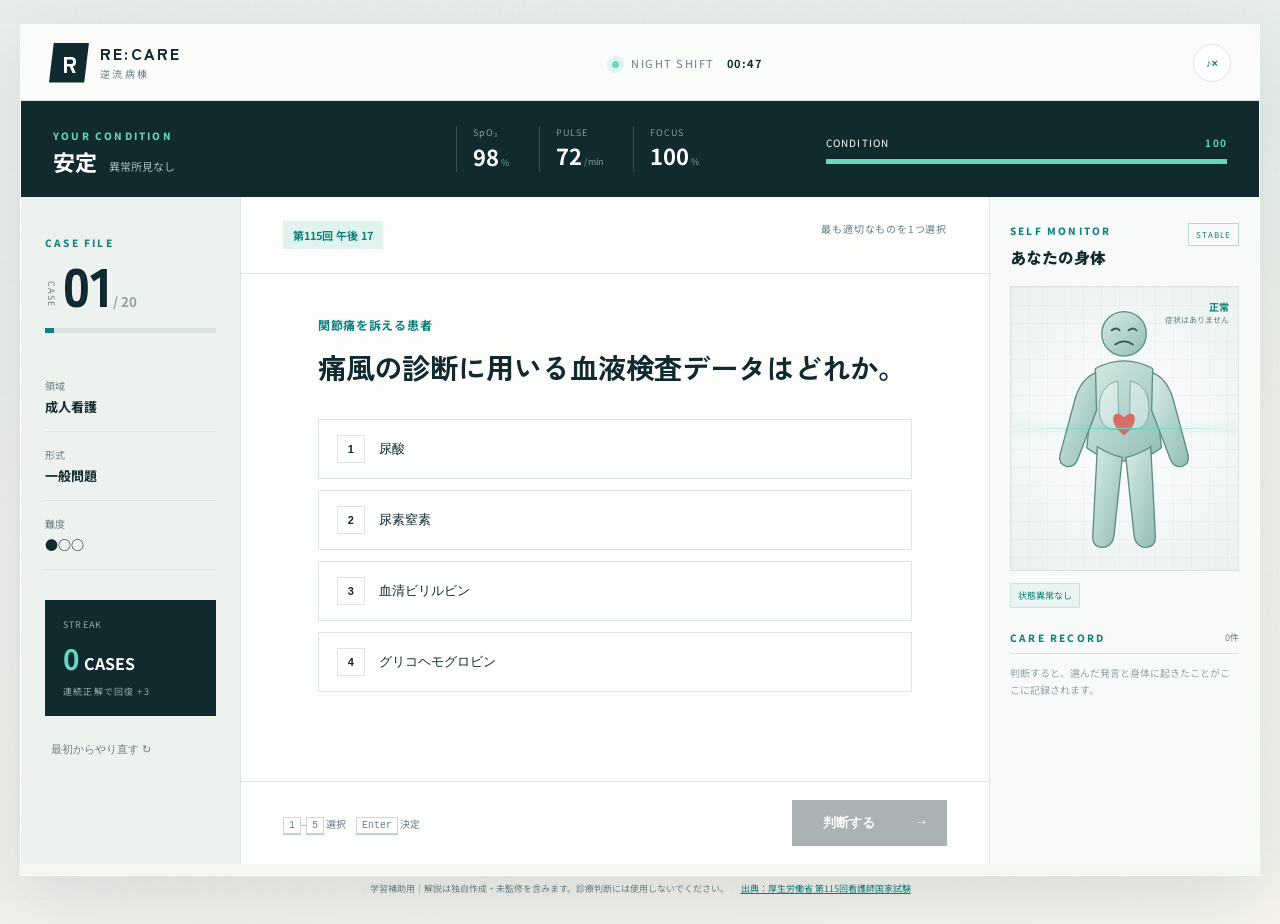
==== index.html @ 2fe69d25 "Add files via upload" ====
<!doctype html>
<html lang="ja">
<head>
  <meta charset="UTF-8">
  <meta name="viewport" content="width=device-width, initial-scale=1.0">
  <meta name="description" content="判断ミスが自分の症状として返ってくる、看護師国家試験対策ゲーム">
  <title>RE:CARE — 逆流病棟</title>
  <link rel="preconnect" href="https://fonts.googleapis.com">
  <link rel="preconnect" href="https://fonts.gstatic.com" crossorigin>
  <link href="https://fonts.googleapis.com/css2?family=Noto+Sans+JP:wght@400;500;600;700;800&family=Zen+Kaku+Gothic+New:wght@500;700;900&display=swap" rel="stylesheet">
  <link rel="stylesheet" href="style.css">
</head>
<body>
  <div class="noise"></div>
  <main class="app-shell">
    <header class="topbar">
      <a class="brand" href="#" aria-label="RE:CARE ホーム">
        <span class="brand-mark">R</span>
        <span><strong>RE:CARE</strong><small>逆流病棟</small></span>
      </a>
      <div class="shift"><span class="pulse-dot"></span> NIGHT SHIFT <b>00:47</b></div>
      <button class="icon-btn" id="soundButton" aria-label="サウンドをオンにする" title="サウンド">♪×</button>
    </header>

    <section class="status-strip">
      <div class="status-copy">
        <span class="eyebrow">YOUR CONDITION</span>
        <div class="condition-line"><strong id="conditionText">安定</strong><span id="conditionDetail">異常所見なし</span></div>
      </div>
      <div class="vitals">
        <div><span>SpO₂</span><strong id="spo2">98</strong><small>%</small></div>
        <div><span>PULSE</span><strong id="pulse">72</strong><small>/min</small></div>
        <div><span>FOCUS</span><strong id="focus">100</strong><small>%</small></div>
      </div>
      <div class="health-wrap">
        <div><span>CONDITION</span><b id="healthValue">100</b></div>
        <div class="health-track"><i id="healthBar"></i></div>
      </div>
    </section>

    <div class="game-grid">
      <aside class="side-panel">
        <p class="eyebrow">CASE FILE</p>
        <div class="case-number"><span>CASE</span><strong id="caseNumber">01</strong><small id="caseTotal">/ 10</small></div>
        <div class="progress-track"><i id="progressBar"></i></div>
        <dl class="case-meta">
          <div><dt>領域</dt><dd id="category">成人看護</dd></div>
          <div><dt>形式</dt><dd id="type">一般問題</dd></div>
          <div><dt>難度</dt><dd id="difficulty">●●○</dd></div>
        </dl>
        <div class="streak-card">
          <span>STREAK</span>
          <strong><b id="streak">0</b> CASES</strong>
          <small>連続正解で回復 +3</small>
        </div>
        <button class="text-btn" id="resetButton">最初からやり直す ↻</button>
      </aside>

      <section class="question-panel" id="questionPanel">
        <div class="question-head">
          <span class="source-badge" id="sourceBadge">第115回 午後 14</span>
          <span class="instruction">最も適切なものを1つ選択</span>
        </div>
        <div class="question-body">
          <p class="lead" id="scenario"></p>
          <h1 id="question"></h1>
          <div class="choices" id="choices"></div>
        </div>
        <div class="feedback" id="feedback" aria-live="polite">
          <div class="feedback-icon" id="feedbackIcon">!</div>
          <div>
            <p class="feedback-label" id="feedbackLabel"></p>
            <h2 id="feedbackTitle"></h2>
            <p id="feedbackText"></p>
            <div class="consequence" id="consequence"></div>
            <details id="detailBox">
              <summary>選択肢ごとの解説を見る</summary>
              <div id="choiceNotes"></div>
            </details>
            <button class="report-link" id="reportButton">解説の誤りを報告する</button>
          </div>
        </div>
        <footer class="action-row">
          <span><kbd>1</kbd>–<kbd>5</kbd> 選択　<kbd>Enter</kbd> 決定</span>
          <button class="primary-btn" id="submitButton" disabled>判断する <span>→</span></button>
          <button class="primary-btn next" id="nextButton" hidden>次の症例へ <span>→</span></button>
        </footer>
      </section>
      <aside class="self-panel">
        <div class="self-heading"><div><p class="eyebrow">SELF MONITOR</p><h2>あなたの身体</h2></div><span id="avatarState">STABLE</span></div>
        <div class="avatar-stage" id="avatarStage">
          <div class="scan-line"></div>
          <svg class="avatar" viewBox="0 0 180 290" role="img" aria-label="プレイヤーの身体状態">
            <defs><linearGradient id="bodyFill" x1="0" y1="0" x2="1" y2="1"><stop offset="0" stop-color="#d8ebe6"/><stop offset="1" stop-color="#91bdb5"/></linearGradient></defs>
            <circle class="body-part head" cx="90" cy="38" r="25"/><g class="face"><path class="eye eye-left" d="M76 34 Q81 30 85 34"/><path class="eye eye-right" d="M95 34 Q100 30 104 34"/><path class="mouth" d="M80 50 Q90 43 100 50"/><path class="flush" d="M69 43 Q75 39 80 44 M101 44 Q107 39 112 43"/></g><g class="sweat"><path d="M116 24 C108 35 110 41 116 41 C122 41 124 35 116 24Z"/><path d="M65 31 C59 39 60 44 65 44 C70 44 71 39 65 31Z"/></g><path class="body-part torso" d="M58 77 Q90 60 122 77 L132 166 Q113 181 90 181 Q67 181 48 166Z"/>
            <path class="body-part arm" d="M58 82 Q42 88 35 111 L18 174 Q16 184 25 187 Q34 189 38 179 L59 124Z"/><path class="body-part arm" d="M122 82 Q138 88 145 111 L162 174 Q164 184 155 187 Q146 189 142 179 L121 124Z"/>
            <path class="body-part leg" d="M60 165 Q74 174 88 177 L79 262 Q78 278 65 278 Q53 277 55 262Z"/><path class="body-part leg" d="M120 165 Q106 174 92 177 L101 262 Q102 278 115 278 Q127 277 125 262Z"/>
            <path class="lung" d="M83 91 Q61 96 62 125 Q64 148 84 145Z"/><path class="lung" d="M97 91 Q119 96 118 125 Q116 148 96 145Z"/><path class="heart" d="M90 132 C78 120 70 137 90 152 C110 137 102 120 90 132Z"/>
            <circle class="pain-point foot" cx="67" cy="269" r="9"/><circle class="pain-point shoulder" cx="127" cy="88" r="9"/>
            <g class="sick-marks"><circle cx="74" cy="106" r="5"/><circle cx="111" cy="155" r="7"/><circle cx="70" cy="205" r="4"/></g><g class="pain-burst"><path d="M45 254 l-10 -8 m12 16 l-13 4 m20 2 l-5 12"/><path d="M137 70 l8 -10 m-2 18 l13 -2 m-17 12 l10 8"/></g>
          </svg>
          <div class="breath breath-one"></div><div class="breath breath-two"></div><div class="ecg-line"><i></i><span>ECG</span></div>
          <div class="avatar-callout" id="avatarCallout"><b>正常</b><span>症状はありません</span></div>
          <div class="body-alert head-alert">意識低下</div><div class="body-alert chest-alert">呼吸・循環異常</div><div class="body-alert limb-alert">疼痛・運動障害</div>
        </div>
        <div class="symptom-chips" id="symptomChips"><span class="empty-chip">状態異常なし</span></div>
        <div class="record-head"><p class="eyebrow">CARE RECORD</p><span id="recordCount">0件</span></div>
        <div class="record-log" id="recordLog"><p class="empty-record">判断すると、選んだ発言と身体に起きたことがここに記録されます。</p></div>
      </aside>
    </div>
  </main>

  <div class="result-modal" id="resultModal" hidden>
    <div class="result-card" id="resultCard">
      <p class="eyebrow" id="resultEyebrow">SHIFT COMPLETE</p>
      <h2 id="resultTitle">夜勤終了</h2>
      <div class="score-ring"><strong id="finalScore">0</strong><span>/ <b id="finalTotal">15</b></span></div>
      <p id="resultMessage"></p>
      <div class="result-stats"><span>最終体調 <b id="finalHealth">100</b></span><span>要復習 <b id="reviewCount">0</b></span></div>
      <div class="result-actions"><button class="secondary-btn" id="reviewButton">間違いだけ復習</button><button class="primary-btn" id="retryButton">もう一度挑戦 →</button></div>
    </div>
  </div>

  <div class="report-modal" id="reportModal" hidden><form class="report-card" id="reportForm"><button type="button" class="report-close" id="reportClose">×</button><p class="eyebrow">REPORT AN ERROR</p><h2>解説の誤りを報告</h2><p class="report-question" id="reportQuestion"></p><label>問題の種類<select id="reportType"><option>正答が違う</option><option>解説が不正確</option><option>情報が古い</option><option>誤字・表示崩れ</option><option>その他</option></select></label><label>詳しい内容<textarea id="reportMessage" required minlength="5" rows="5" placeholder="どの部分が、なぜ間違っていると思うか教えてください"></textarea></label><label>返信先メール（任意）<input id="reportReply" type="email"></label><p class="report-note">問題番号・回答・解説も自動で含まれます。</p><button class="primary-btn" type="submit">報告を送る →</button><p class="report-status" id="reportStatus"></p></form></div>

  <footer class="legal-note">学習補助用｜解説は独自作成・未監修を含みます。診療判断には使用しないでください。<a href="https://www.mhlw.go.jp/seisakunitsuite/bunya/kenkou_iryou/iryou/topics/tp260424-03_04_05.html" target="_blank" rel="noopener">出典：厚生労働省 第115回看護師国家試験</a></footer>
  <script src="config.js"></script>
  <script src="questions.js"></script>
  <script src="app.js"></script>
  <script src="improvements.js"></script>
</body>
</html>
---- style.css ----
:root{--ink:#102a30;--muted:#698086;--paper:#f4f6f2;--card:#fff;--teal:#0c817d;--mint:#69d5c1;--line:#dce5e1;--danger:#d94b4b;--warn:#d98a32;--shadow:0 22px 70px rgba(22,50,55,.12)}
*{box-sizing:border-box}html{background:#e9efec}body{margin:0;color:var(--ink);font-family:"Noto Sans JP",sans-serif;background:radial-gradient(circle at 80% 0,#d9efea 0,transparent 34%),linear-gradient(135deg,#edf1ee,#f7f4ed);min-height:100vh}.noise{position:fixed;inset:0;pointer-events:none;opacity:.035;background-image:url("data:image/svg+xml,%3Csvg viewBox='0 0 180 180' xmlns='http://www.w3.org/2000/svg'%3E%3Cfilter id='n'%3E%3CfeTurbulence type='fractalNoise' baseFrequency='.8' numOctaves='4' stitchTiles='stitch'/%3E%3C/filter%3E%3Crect width='100%25' height='100%25' filter='url(%23n)'/%3E%3C/svg%3E")}.app-shell{width:min(1240px,calc(100% - 40px));margin:24px auto;background:var(--paper);border:1px solid rgba(255,255,255,.8);box-shadow:var(--shadow);min-height:calc(100vh - 48px);position:relative;overflow:hidden}.topbar{height:76px;display:flex;align-items:center;padding:0 28px;border-bottom:1px solid var(--line);background:rgba(255,255,255,.64)}.brand{display:flex;align-items:center;gap:11px;text-decoration:none;color:var(--ink)}.brand-mark{display:grid;place-items:center;width:40px;height:40px;background:var(--ink);color:#fff;font-family:"Zen Kaku Gothic New";font-size:23px;font-weight:900;clip-path:polygon(12% 0,100% 0,88% 100%,0 100%)}.brand strong,.brand small{display:block}.brand strong{font:800 16px/1 "Zen Kaku Gothic New";letter-spacing:.14em}.brand small{font-size:10px;margin-top:5px;letter-spacing:.24em;color:var(--muted)}.shift{margin:auto;font-size:11px;letter-spacing:.14em;color:var(--muted)}.shift b{color:var(--ink);margin-left:8px}.pulse-dot{display:inline-block;width:7px;height:7px;margin-right:8px;border-radius:50%;background:var(--mint);box-shadow:0 0 0 5px rgba(105,213,193,.18);animation:pulse 2s infinite}.icon-btn{border:1px solid var(--line);background:#fff;width:38px;height:38px;border-radius:50%;color:var(--teal);font-size:20px}.status-strip{display:grid;grid-template-columns:1.1fr 1fr 1.2fr;align-items:center;padding:20px 32px;background:var(--ink);color:#fff;gap:35px}.eyebrow{margin:0 0 7px;font-size:10px;letter-spacing:.22em;font-weight:800;color:var(--teal)}.status-strip .eyebrow{color:var(--mint)}.condition-line{display:flex;align-items:baseline;gap:12px}.condition-line strong{font-size:22px}.condition-line span{font-size:11px;color:#a9bdc0}.vitals{display:flex;gap:30px}.vitals div{border-left:1px solid #355157;padding-left:16px}.vitals span,.vitals strong,.vitals small{display:inline}.vitals span{display:block;font-size:9px;letter-spacing:.12em;color:#83a0a5}.vitals strong{font-size:22px;margin-right:2px}.vitals small{font-size:9px;color:#83a0a5}.health-wrap>div:first-child{display:flex;justify-content:space-between;font-size:10px;letter-spacing:.12em}.health-wrap b{color:var(--mint)}.health-track,.progress-track{height:5px;background:#29464b;margin-top:9px;overflow:hidden}.health-track i,.progress-track i{display:block;width:100%;height:100%;background:var(--mint);transition:width .5s,background .4s}.game-grid{display:grid;grid-template-columns:245px 1fr;min-height:650px}.side-panel{padding:38px 28px;border-right:1px solid var(--line);background:#eef2ef}.case-number{display:flex;align-items:baseline}.case-number span{writing-mode:vertical-rl;font-size:9px;letter-spacing:.15em;margin-right:5px;color:var(--muted)}.case-number strong{font:900 54px/1 "Zen Kaku Gothic New"}.case-number small{font-weight:700;color:#90a1a3}.progress-track{background:#d7e1dd;margin:17px 0 30px}.progress-track i{width:10%;background:var(--teal)}.case-meta{margin:0}.case-meta div{padding:15px 0;border-bottom:1px solid var(--line)}.case-meta dt{font-size:10px;color:var(--muted);margin-bottom:4px}.case-meta dd{margin:0;font-size:13px;font-weight:700}.streak-card{margin-top:30px;padding:18px;background:var(--ink);color:#fff}.streak-card span,.streak-card small{display:block;font-size:9px;color:#91aaae;letter-spacing:.13em}.streak-card strong{display:block;margin:7px 0}.streak-card strong b{font-size:28px;color:var(--mint)}.text-btn{border:0;background:transparent;color:var(--muted);font-size:11px;margin-top:25px;cursor:pointer}.question-panel{display:flex;flex-direction:column;background:rgba(255,255,255,.8);position:relative}.question-head{display:flex;justify-content:space-between;padding:24px 42px;border-bottom:1px solid var(--line)}.source-badge{font-size:11px;font-weight:700;color:var(--teal);background:#e0f3ef;padding:6px 10px}.instruction{font-size:10px;color:var(--muted);letter-spacing:.08em}.question-body{padding:42px clamp(28px,6vw,78px) 20px}.lead{color:var(--teal);font-size:12px;font-weight:700;letter-spacing:.06em;margin:0 0 12px}.question-body h1{font:700 clamp(20px,2.2vw,29px)/1.55 "Zen Kaku Gothic New";margin:0 0 30px;max-width:780px}.choices{display:grid;gap:11px}.choice{display:flex;align-items:center;width:100%;border:1px solid var(--line);background:#fff;padding:15px 18px;text-align:left;color:var(--ink);font:500 14px/1.5 inherit;cursor:pointer;transition:.18s}.choice:hover{border-color:#8fbdb5;transform:translateX(3px)}.choice.selected{border-color:var(--teal);box-shadow:inset 4px 0 var(--teal);background:#f1fbf8}.choice.correct{border-color:var(--teal);background:#e8f7f3}.choice.wrong{border-color:var(--danger);background:#fff0f0}.choice:disabled{cursor:default;transform:none}.choice-index{display:grid;place-items:center;width:28px;height:28px;border:1px solid var(--line);margin-right:14px;font-weight:800;font-size:11px}.selected .choice-index{background:var(--teal);color:#fff;border-color:var(--teal)}.feedback{display:none;grid-template-columns:42px 1fr;gap:15px;margin:5px clamp(28px,6vw,78px) 25px;padding:20px;border-left:3px solid var(--danger);background:#fff3f2}.feedback.show{display:grid;animation:rise .3s ease}.feedback.correct-feedback{border-color:var(--teal);background:#edf8f5}.feedback-icon{display:grid;place-items:center;width:34px;height:34px;border-radius:50%;background:var(--danger);color:#fff;font-weight:900}.correct-feedback .feedback-icon{background:var(--teal)}.feedback-label{font-size:9px;font-weight:800;letter-spacing:.18em;color:var(--danger);margin:0 0 3px}.correct-feedback .feedback-label{color:var(--teal)}.feedback h2{font-size:17px;margin:0 0 7px}.feedback p{font-size:12px;line-height:1.75;margin:0;color:#4e6468}.consequence{margin-top:12px;padding:10px 12px;background:rgba(217,75,75,.08);font-size:11px;font-weight:700}.correct-feedback .consequence{background:rgba(12,129,125,.08)}details{margin-top:12px;font-size:11px}summary{cursor:pointer;color:var(--teal);font-weight:700}#choiceNotes p{margin-top:7px}.action-row{margin-top:auto;min-height:82px;border-top:1px solid var(--line);display:flex;align-items:center;justify-content:flex-end;gap:22px;padding:18px 42px}.action-row>span{margin-right:auto;font-size:10px;color:var(--muted)}kbd{border:1px solid #ccd8d4;background:#fff;padding:2px 5px;box-shadow:0 1px 0 #bbc8c4}.primary-btn{border:0;background:var(--ink);color:#fff;padding:14px 19px;font-weight:700;cursor:pointer;min-width:155px}.primary-btn:hover{background:var(--teal)}.primary-btn:disabled{opacity:.35;cursor:not-allowed}.primary-btn span{float:right;margin-left:28px}.result-modal{position:fixed;inset:0;background:rgba(9,31,35,.72);display:grid;place-items:center;z-index:10;backdrop-filter:blur(8px)}.result-modal[hidden]{display:none}.result-card{background:#fff;width:min(440px,calc(100% - 36px));padding:42px;text-align:center;box-shadow:var(--shadow)}.result-card h2{font:900 34px "Zen Kaku Gothic New";margin:5px}.score-ring{width:150px;height:150px;border:8px solid #dcebe7;border-top-color:var(--teal);border-radius:50%;display:flex;align-items:baseline;justify-content:center;padding-top:42px;margin:25px auto}.score-ring strong{font-size:48px}.score-ring span{color:var(--muted)}.result-card>p{font-size:13px;color:var(--muted)}.result-stats{display:flex;justify-content:center;gap:30px;margin:25px 0;font-size:12px}.result-stats b{display:block;font-size:20px;color:var(--teal)}
body.critical .app-shell{animation:critical 1.4s infinite}body.hypoxia .question-panel{filter:saturate(.75)}body.blur .question-body{animation:softBlur 4s infinite}@keyframes pulse{50%{opacity:.35}}@keyframes rise{from{opacity:0;transform:translateY(8px)}}@keyframes critical{50%{box-shadow:0 22px 80px rgba(217,75,75,.28)}}@keyframes softBlur{50%{filter:blur(.35px)}}
@media(max-width:760px){.app-shell{width:100%;margin:0;min-height:100vh}.topbar{height:64px}.shift{display:none}.status-strip{grid-template-columns:1fr 1fr;padding:16px 20px}.vitals{display:none}.game-grid{grid-template-columns:1fr}.side-panel{padding:18px 22px;border-right:0;border-bottom:1px solid var(--line);display:grid;grid-template-columns:1fr 1fr;gap:12px}.side-panel>.eyebrow,.case-meta,.text-btn{display:none}.case-number strong{font-size:38px}.progress-track{margin:9px 0}.streak-card{margin:0;padding:11px}.question-head{padding:18px 22px}.instruction{display:none}.question-body{padding:28px 22px 16px}.feedback{margin:5px 22px 18px}.action-row{padding:15px 22px}.action-row>span{display:none}.primary-btn{width:100%}}
@media(prefers-reduced-motion:reduce){*{animation:none!important;transition:none!important}}

/* Self monitor and care record */
.game-grid{grid-template-columns:220px minmax(460px,1fr) 270px}.side-panel{padding-left:24px;padding-right:24px}.self-panel{border-left:1px solid var(--line);background:#f7faf8;padding:26px 20px;min-width:0}.self-heading{display:flex;align-items:start;justify-content:space-between}.self-heading h2{font:800 16px "Zen Kaku Gothic New";margin:0}.self-heading>span{font-size:8px;letter-spacing:.12em;color:var(--teal);border:1px solid #b9d9d2;padding:5px 7px}.avatar-stage{height:285px;margin:17px 0 12px;position:relative;display:grid;place-items:center;overflow:hidden;background:linear-gradient(rgba(12,129,125,.035) 1px,transparent 1px),linear-gradient(90deg,rgba(12,129,125,.035) 1px,transparent 1px),radial-gradient(circle,#fff,#eaf1ee);background-size:18px 18px,18px 18px,auto;border:1px solid var(--line)}.scan-line{position:absolute;z-index:2;left:0;right:0;height:1px;background:linear-gradient(90deg,transparent,var(--mint),transparent);box-shadow:0 0 8px var(--mint);animation:scan 4s linear infinite}.avatar{height:258px;overflow:visible}.body-part{fill:url(#bodyFill);stroke:#5b8d84;stroke-width:1.5;transition:.5s}.lung{fill:rgba(255,255,255,.36);stroke:#78a69e}.heart{fill:#d96a68;animation:heartbeat 1.2s infinite;transform-origin:90px 138px}.pain-point{fill:#eb5858;opacity:0;filter:drop-shadow(0 0 6px #f33838)}.avatar-callout{position:absolute;right:9px;top:12px;text-align:right}.avatar-callout b,.avatar-callout span{display:block}.avatar-callout b{font-size:10px;color:var(--teal)}.avatar-callout span{font-size:8px;color:var(--muted);max-width:88px}.symptom-chips{display:flex;gap:5px;flex-wrap:wrap;min-height:25px}.symptom-chips span{font-size:9px;padding:5px 7px;background:#fee8e6;color:#b43d3d;border:1px solid #f3c3bf}.symptom-chips .empty-chip{background:#e8f4f0;color:var(--teal);border-color:#cae3dc}.record-head{display:flex;justify-content:space-between;align-items:center;margin-top:22px;border-bottom:1px solid var(--line);padding-bottom:8px}.record-head p{margin:0}.record-head span{font-size:9px;color:var(--muted)}.record-log{height:184px;overflow:auto;padding-right:5px;scrollbar-width:thin}.empty-record{font-size:10px;color:#92a3a5;line-height:1.7}.record-item{padding:11px 0;border-bottom:1px solid var(--line);animation:rise .25s ease}.record-item small{display:block;font-size:8px;letter-spacing:.1em;color:var(--muted)}.record-item p{font-size:10px;line-height:1.55;margin:4px 0}.record-item p:before{content:"「"}.record-item p:after{content:"」"}.record-item b{display:block;font-size:9px;color:var(--teal)}.record-item.wrong-record b{color:var(--danger)}.avatar-stage.hypoxia-avatar .body-part{fill:#99b7c8;filter:drop-shadow(0 0 5px rgba(64,126,160,.35))}.avatar-stage.hypoxia-avatar .lung{fill:#7194aa;animation:lungs 1.8s infinite}.avatar-stage.arrhythmia-avatar .heart{animation:heartbeat .34s infinite;fill:#e83d4d}.avatar-stage.joint-avatar .foot,.avatar-stage.nerve-avatar .shoulder{opacity:1;animation:pain 1s infinite}.avatar-stage.weak-avatar .avatar{transform:translateY(4px) rotate(1deg)}.avatar-stage.tremor-avatar .avatar{animation:tremor .16s infinite}.avatar-stage.blur-avatar .head{filter:drop-shadow(0 0 7px #d98a32)}
@keyframes scan{from{top:4%}to{top:96%}}@keyframes heartbeat{50%{transform:scale(1.13)}}@keyframes lungs{50%{opacity:.38}}@keyframes pain{50%{opacity:.25}}@keyframes tremor{25%{transform:translateX(-1px)}75%{transform:translateX(1px)}}
@media(max-width:1040px) and (min-width:761px){.game-grid{grid-template-columns:210px 1fr}.self-panel{grid-column:1/-1;border-left:0;border-top:1px solid var(--line);display:grid;grid-template-columns:220px 1fr;gap:0 22px}.self-heading,.avatar-stage,.symptom-chips{grid-column:1}.record-head,.record-log{grid-column:2}.record-head{grid-row:1;margin-top:0}.record-log{grid-row:2/4;height:285px}.avatar-stage{height:235px}.avatar{height:215px}}
@media(max-width:760px){.game-grid{grid-template-columns:1fr}.self-panel{display:block;padding:24px 22px;border-left:0;border-top:1px solid var(--line)}.avatar-stage{height:270px}.avatar{height:245px}.record-log{height:190px}}
.body-alert{display:none;position:absolute;padding:4px 7px;background:#d83243;color:#fff;font-size:8px;font-weight:800;box-shadow:0 0 14px rgba(216,50,67,.55);animation:alertBlink .8s infinite}.head-alert{left:7px;top:42px}.chest-alert{right:5px;top:112px}.limb-alert{left:6px;bottom:28px}.avatar-stage.show-head .head-alert,.avatar-stage.show-chest .chest-alert,.avatar-stage.show-limb .limb-alert{display:block}.avatar-stage.severe{background-color:#f9e6e4;border-color:#df7777}.avatar-stage.severe .body-part{stroke:#c83445;stroke-width:2.5}.avatar-stage.severe:after{content:"CRITICAL";position:absolute;left:8px;top:8px;color:#d83243;font:900 10px monospace;letter-spacing:.16em}.avatar-stage.dead-avatar{background:#241e24}.avatar-stage.dead-avatar .avatar{filter:grayscale(1);opacity:.48;transform:rotate(5deg) translateY(12px)}.avatar-stage.dead-avatar .heart{animation:none;fill:#5f555c}.avatar-stage.dead-avatar .scan-line{display:none}.danger-flash{animation:dangerFlash .45s 3}.result-card.death{border-top:8px solid var(--danger)}.result-card.death .score-ring{border-color:#ead5d5;border-top-color:var(--danger)}.result-card.death h2{color:var(--danger)}@keyframes alertBlink{50%{opacity:.32}}@keyframes dangerFlash{50%{background:#f5cdcd}}
.face path{fill:none;stroke:#315a58;stroke-width:2;stroke-linecap:round}.flush{opacity:0;stroke:#d85b64!important;stroke-width:4!important}.sweat{fill:#68b9cf;opacity:0}.sick-marks{fill:#8f6d9e;opacity:0}.pain-burst{fill:none;stroke:#ed344e;stroke-width:3;stroke-linecap:round;opacity:0}.breath{display:none;position:absolute;width:24px;height:13px;border-radius:50%;border:2px solid #91c9d5;right:44px;top:68px;opacity:.65;animation:breathOut 1.5s infinite}.breath-two{animation-delay:.5s}.ecg-line{display:none;position:absolute;left:7px;right:7px;bottom:7px;height:25px;background:rgba(7,37,41,.84);overflow:hidden}.ecg-line i{position:absolute;left:-30%;top:5px;width:160%;height:17px;border-top:2px solid #61e7c5;clip-path:polygon(0 45%,18% 45%,20% 0,22% 100%,24% 45%,100% 45%);animation:ecgMove 1s linear infinite}.ecg-line span{position:absolute;right:3px;top:2px;color:#75d9c4;font:7px monospace}.avatar-stage.severe .sweat,.avatar-stage.show-head .sweat,.avatar-stage.show-chest .sweat,.avatar-stage.show-limb .sweat{opacity:1;animation:sweatDrop 1.2s infinite}.avatar-stage.severe .flush{opacity:.75}.avatar-stage.severe .mouth{stroke-width:4;transform:translateY(3px)}.avatar-stage.hypoxia-avatar .mouth{stroke:#3858a0;stroke-width:4}.avatar-stage.hypoxia-avatar .breath{display:block}.avatar-stage.hypoxia-avatar .sick-marks,.avatar-stage.blur-avatar .sick-marks{opacity:.7}.avatar-stage.joint-avatar .pain-burst,.avatar-stage.nerve-avatar .pain-burst{opacity:1;animation:burst .55s infinite}.avatar-stage.arrhythmia-avatar .ecg-line{display:block}.avatar-stage.arrhythmia-avatar .torso{filter:drop-shadow(0 0 9px rgba(220,30,55,.7))}.avatar-stage.weak-avatar .arm{transform-origin:center;transform:rotate(5deg)}.avatar-stage.dead-avatar .eye{stroke-width:3}.avatar-stage.dead-avatar .mouth{stroke-width:3}.avatar-stage.dead-avatar .sweat,.avatar-stage.dead-avatar .breath{display:none}.avatar-stage.dead-avatar .sick-marks{opacity:.4}@keyframes breathOut{from{transform:translate(0,0) scale(.4);opacity:.8}to{transform:translate(28px,-12px) scale(1.4);opacity:0}}@keyframes ecgMove{to{transform:translateX(25%)}}@keyframes burst{50%{opacity:.25;transform:scale(1.1)}}@keyframes sweatDrop{50%{transform:translateY(4px);opacity:.45}}
.report-link{margin-top:14px;border:0;border-bottom:1px solid #c7d4d1;background:transparent;padding:3px 0;color:var(--muted);font:600 10px inherit;cursor:pointer}.report-link:hover{color:var(--danger)}.report-modal{position:fixed;inset:0;z-index:20;display:grid;place-items:center;background:rgba(9,31,35,.72);backdrop-filter:blur(8px)}.report-modal[hidden]{display:none}.report-card{position:relative;width:min(520px,calc(100% - 32px));background:#fff;padding:35px;box-shadow:var(--shadow)}.report-card h2{font:800 24px "Zen Kaku Gothic New";margin:4px 0}.report-close{position:absolute;right:18px;top:15px;border:0;background:none;font-size:25px;color:var(--muted)}.report-question{font-size:11px;color:var(--teal);background:#edf7f4;padding:9px}.report-card label{display:block;margin-top:14px;font-size:11px;font-weight:700}.report-card select,.report-card textarea,.report-card input{display:block;width:100%;margin-top:7px;padding:11px;border:1px solid var(--line);background:#fafcfb;font:12px inherit}.report-note,.report-status{font-size:9px;color:var(--muted)}.report-status{color:var(--teal);font-weight:700}.result-actions{display:flex;gap:8px}.result-actions button{flex:1}.secondary-btn{border:1px solid var(--line);background:#fff;color:var(--ink);padding:13px 12px;font-weight:700;cursor:pointer}.secondary-btn:hover{border-color:var(--teal);color:var(--teal)}.legal-note{width:min(1240px,calc(100% - 40px));margin:-18px auto 24px;font-size:9px;color:#718488;text-align:center}.legal-note a{color:var(--teal);margin-left:12px}.icon-btn{font-size:11px;font-weight:800;cursor:pointer}.icon-btn.sound-on{background:var(--teal);color:#fff;border-color:var(--teal)}@media(max-width:760px){.legal-note{width:calc(100% - 28px);margin:12px auto}.result-actions{flex-direction:column}}
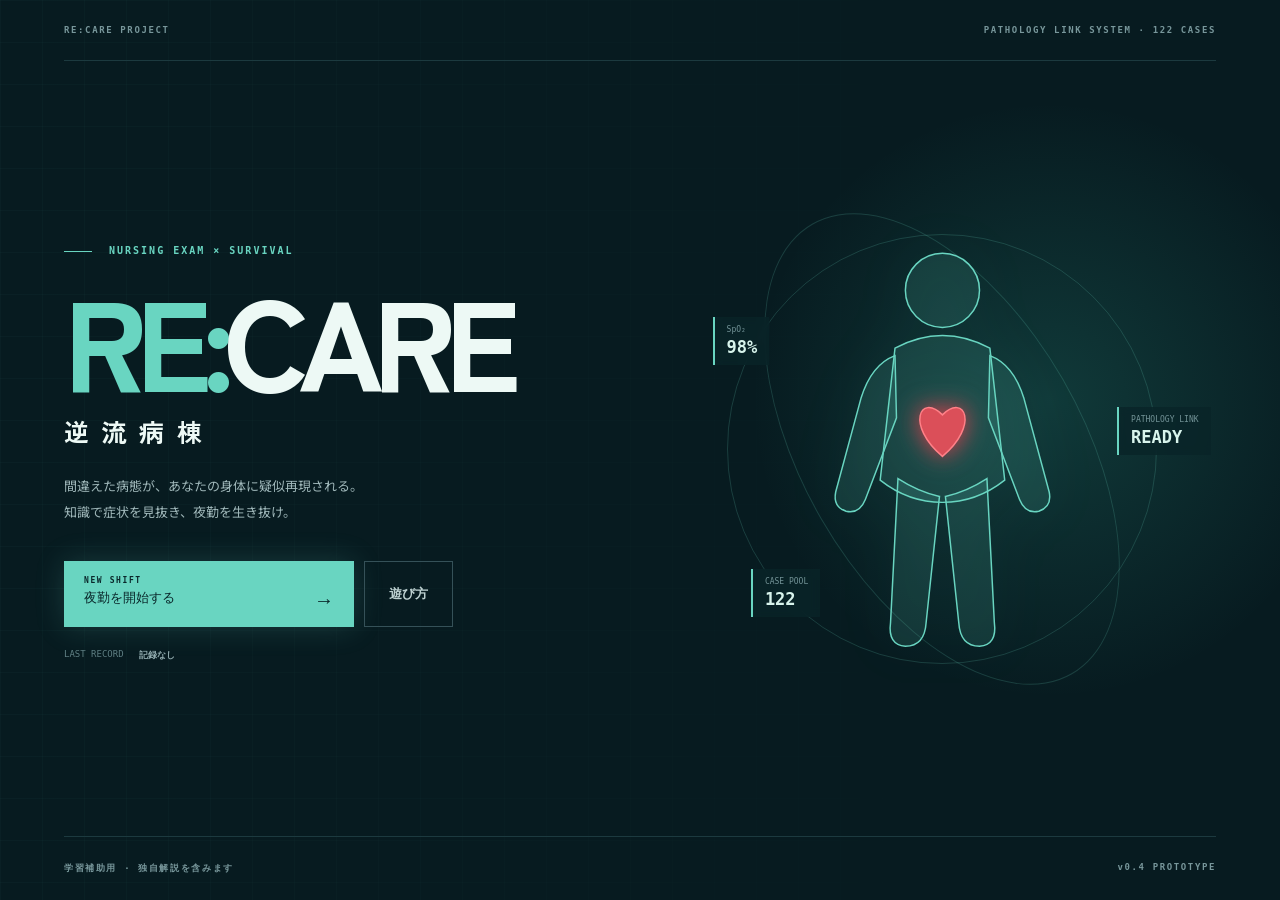
==== commit 62faa721: "Add files via upload" ====
--- a/index.html
+++ b/index.html
@@ -9,10 +9,31 @@
   <link rel="preconnect" href="https://fonts.gstatic.com" crossorigin>
   <link href="https://fonts.googleapis.com/css2?family=Noto+Sans+JP:wght@400;500;600;700;800&family=Zen+Kaku+Gothic+New:wght@500;700;900&display=swap" rel="stylesheet">
   <link rel="stylesheet" href="style.css">
+  <link rel="stylesheet" href="title-fix.css">
 </head>
 <body>
   <div class="noise"></div>
-  <main class="app-shell">
+  <section class="title-screen" id="titleScreen">
+    <div class="title-grid"></div><div class="title-glow"></div>
+    <header class="title-top"><span>RE:CARE PROJECT</span><span>PATHOLOGY LINK SYSTEM · 122 CASES</span></header>
+    <div class="title-content">
+      <div class="title-copy">
+        <p class="title-kicker"><i></i> NURSING EXAM × SURVIVAL</p>
+        <h1><span>RE:</span>CARE</h1><p class="title-jp">逆流病棟</p>
+        <p class="title-lead">間違えた病態が、あなたの身体に疑似再現される。<br>知識で症状を見抜き、夜勤を生き抜け。</p>
+        <div class="title-actions"><button class="start-btn" id="startGame"><small>NEW SHIFT</small>夜勤を開始する <b>→</b></button><button class="how-btn" id="howButton">遊び方</button></div>
+        <div class="last-result" id="lastResult"><span>LAST RECORD</span><b>記録なし</b></div>
+      </div>
+      <div class="title-visual">
+        <div class="orbit orbit-a"></div><div class="orbit orbit-b"></div>
+        <svg class="title-body" viewBox="0 0 180 290" aria-hidden="true"><circle cx="90" cy="38" r="25"/><path d="M58 77 Q90 60 122 77 L132 166 Q113 181 90 181 Q67 181 48 166Z"/><path d="M58 82 Q42 88 35 111 L18 174 Q16 184 25 187 Q34 189 38 179 L59 124Z M122 82 Q138 88 145 111 L162 174 Q164 184 155 187 Q146 189 142 179 L121 124Z"/><path d="M60 165 Q74 174 88 177 L79 262 Q78 278 65 278 Q53 277 55 262Z M120 165 Q106 174 92 177 L101 262 Q102 278 115 278 Q127 277 125 262Z"/><path class="title-heart" d="M90 122 C75 107 65 129 90 150 C115 129 105 107 90 122Z"/></svg>
+        <div class="title-diagnostic d1"><span>SpO₂</span><b>98%</b></div><div class="title-diagnostic d2"><span>PATHOLOGY LINK</span><b>READY</b></div><div class="title-diagnostic d3"><span>CASE POOL</span><b>122</b></div>
+      </div>
+    </div>
+    <footer class="title-footer"><span>学習補助用 · 独自解説を含みます</span><span>v0.4 PROTOTYPE</span></footer>
+    <div class="how-panel" id="howPanel" hidden><button id="howClose">×</button><p class="eyebrow">HOW TO PLAY</p><h2>夜勤を生き抜く</h2><ol><li><b>病態を判断</b><span>疾患・症状・緊急対応の四択問題に答えます。</span></li><li><b>誤答を疑似体験</b><span>間違えた病態がアバターに再現され、耐性が低下します。</span></li><li><b>知識で回復</b><span>3問連続正解すると病態リンクを解除できます。</span></li></ol><p>耐性が0になる前に、全20症例を完了してください。</p></div>
+  </section>
+  <main class="app-shell game-hidden" id="gameShell">
     <header class="topbar">
       <a class="brand" href="#" aria-label="RE:CARE ホーム">
         <span class="brand-mark">R</span>
@@ -24,7 +45,7 @@
 
     <section class="status-strip">
       <div class="status-copy">
-        <span class="eyebrow">YOUR CONDITION</span>
+        <span class="eyebrow">SIMULATION LOAD</span>
         <div class="condition-line"><strong id="conditionText">安定</strong><span id="conditionDetail">異常所見なし</span></div>
       </div>
       <div class="vitals">
@@ -33,7 +54,7 @@
         <div><span>FOCUS</span><strong id="focus">100</strong><small>%</small></div>
       </div>
       <div class="health-wrap">
-        <div><span>CONDITION</span><b id="healthValue">100</b></div>
+        <div><span>TOLERANCE</span><b id="healthValue">100</b></div>
         <div class="health-track"><i id="healthBar"></i></div>
       </div>
     </section>
@@ -87,7 +108,7 @@
         </footer>
       </section>
       <aside class="self-panel">
-        <div class="self-heading"><div><p class="eyebrow">SELF MONITOR</p><h2>あなたの身体</h2></div><span id="avatarState">STABLE</span></div>
+        <div class="self-heading"><div><p class="eyebrow">PATHOLOGY LINK</p><h2>症状シミュレーター</h2></div><span id="avatarState">STABLE</span></div>
         <div class="avatar-stage" id="avatarStage">
           <div class="scan-line"></div>
           <svg class="avatar" viewBox="0 0 180 290" role="img" aria-label="プレイヤーの身体状態">
@@ -126,6 +147,9 @@
   <footer class="legal-note">学習補助用｜解説は独自作成・未監修を含みます。診療判断には使用しないでください。<a href="https://www.mhlw.go.jp/seisakunitsuite/bunya/kenkou_iryou/iryou/topics/tp260424-03_04_05.html" target="_blank" rel="noopener">出典：厚生労働省 第115回看護師国家試験</a></footer>
   <script src="config.js"></script>
   <script src="questions.js"></script>
+  <script src="disease-pack.js"></script>
+  <script src="expanded-disease-pack.js"></script>
+  <script src="expanded-disease-pack-2.js"></script>
   <script src="app.js"></script>
   <script src="improvements.js"></script>
 </body>
--- a/style.css
+++ b/style.css
@@ -1,4 +1,6 @@
 :root{--ink:#102a30;--muted:#698086;--paper:#f4f6f2;--card:#fff;--teal:#0c817d;--mint:#69d5c1;--line:#dce5e1;--danger:#d94b4b;--warn:#d98a32;--shadow:0 22px 70px rgba(22,50,55,.12)}
+.game-hidden{display:none}.title-screen{position:relative;min-height:100vh;overflow:hidden;background:#071b20;color:#edf9f5;padding:0 clamp(24px,5vw,72px);display:flex;flex-direction:column}.title-grid{position:absolute;inset:0;opacity:.14;background-image:linear-gradient(rgba(105,213,193,.22) 1px,transparent 1px),linear-gradient(90deg,rgba(105,213,193,.22) 1px,transparent 1px);background-size:42px 42px;mask-image:linear-gradient(90deg,#000,transparent 80%)}.title-glow{position:absolute;width:620px;height:620px;border-radius:50%;right:-80px;top:10%;background:radial-gradient(circle,rgba(65,218,190,.16),transparent 68%)}.title-top,.title-footer{position:relative;z-index:2;display:flex;justify-content:space-between;padding:25px 0;color:#78979b;font:700 9px monospace;letter-spacing:.18em}.title-top{border-bottom:1px solid #1c3a3f}.title-footer{margin-top:auto;border-top:1px solid #1c3a3f}.title-content{position:relative;z-index:2;flex:1;display:grid;grid-template-columns:1.05fr .95fr;align-items:center;max-width:1180px;width:100%;margin:auto}.title-kicker{font:700 10px monospace;letter-spacing:.2em;color:var(--mint)}.title-kicker i{display:inline-block;width:28px;height:1px;background:var(--mint);vertical-align:middle;margin-right:9px}.title-copy h1{font:900 clamp(70px,10vw,138px)/.8 "Zen Kaku Gothic New";letter-spacing:-.08em;margin:30px 0 0}.title-copy h1 span{color:var(--mint)}.title-jp{font:700 clamp(18px,2vw,25px) "Zen Kaku Gothic New";letter-spacing:.5em;margin:24px 0}.title-lead{color:#9fb7b9;font-size:13px;line-height:2}.title-actions{display:flex;gap:10px;margin-top:36px}.start-btn{min-width:290px;padding:15px 20px;border:0;background:var(--mint);color:#09272a;text-align:left;font:800 14px inherit;cursor:pointer;box-shadow:0 0 30px rgba(105,213,193,.18);transition:.2s}.start-btn:hover{transform:translateY(-2px);box-shadow:0 0 38px rgba(105,213,193,.38)}.start-btn small{display:block;font:700 8px monospace;letter-spacing:.2em;margin-bottom:4px}.start-btn b{float:right;font-size:20px}.how-btn{border:1px solid #355158;background:transparent;color:#bdd0d0;padding:0 24px;font-weight:700;cursor:pointer}.how-btn:hover{border-color:var(--mint);color:var(--mint)}.last-result{display:flex;gap:15px;margin-top:22px;font:9px monospace;color:#5f7f83}.last-result b{color:#91abae}.title-visual{height:600px;position:relative;display:grid;place-items:center}.title-body{height:430px;overflow:visible;filter:drop-shadow(0 0 28px rgba(105,213,193,.2));animation:titleFloat 5s ease-in-out infinite}.title-body>circle,.title-body>path{fill:rgba(105,213,193,.13);stroke:#69d5c1;stroke-width:1}.title-body .title-heart{fill:#db4f59;stroke:#ff8188;animation:heartbeat .9s infinite;transform-origin:90px 135px;filter:drop-shadow(0 0 8px #e33c4b)}.orbit{position:absolute;border:1px solid rgba(105,213,193,.19);border-radius:50%;animation:orbitSpin 18s linear infinite}.orbit-a{width:430px;height:430px}.orbit-b{width:520px;height:280px;transform:rotate(60deg);animation-direction:reverse}.title-diagnostic{position:absolute;border-left:2px solid var(--mint);padding:8px 12px;background:rgba(9,37,40,.78);backdrop-filter:blur(4px);font:8px monospace;color:#739397}.title-diagnostic b{display:block;color:#d8f4ec;font-size:17px;margin-top:3px}.d1{left:8%;top:28%}.d2{right:1%;top:43%}.d3{left:15%;bottom:22%}.how-panel{position:absolute;z-index:5;left:50%;top:50%;transform:translate(-50%,-50%);width:min(480px,calc(100% - 32px));background:#f7faf8;color:var(--ink);padding:38px;box-shadow:0 35px 100px #000}.how-panel[hidden]{display:none}.how-panel>button{position:absolute;right:15px;top:12px;border:0;background:none;font-size:25px}.how-panel h2{font:900 25px "Zen Kaku Gothic New"}.how-panel ol{padding:0;list-style:none}.how-panel li{display:grid;grid-template-columns:120px 1fr;gap:12px;padding:14px 0;border-bottom:1px solid var(--line);font-size:11px}.how-panel li span{color:var(--muted);line-height:1.6}.how-panel>p:last-child{font-size:11px;color:var(--danger);font-weight:700}@keyframes titleFloat{50%{transform:translateY(-12px)}}@keyframes orbitSpin{to{transform:rotate(360deg)}}
+@media(max-width:760px){.title-content{grid-template-columns:1fr;padding:50px 0}.title-copy h1{font-size:72px}.title-visual{height:330px;grid-row:1}.title-body{height:260px}.orbit-a{width:280px;height:280px}.orbit-b{width:320px;height:190px}.title-actions{flex-direction:column}.start-btn{min-width:0;width:100%}.how-btn{padding:15px}.title-top span:last-child,.d3{display:none}.title-lead br{display:none}}
 *{box-sizing:border-box}html{background:#e9efec}body{margin:0;color:var(--ink);font-family:"Noto Sans JP",sans-serif;background:radial-gradient(circle at 80% 0,#d9efea 0,transparent 34%),linear-gradient(135deg,#edf1ee,#f7f4ed);min-height:100vh}.noise{position:fixed;inset:0;pointer-events:none;opacity:.035;background-image:url("data:image/svg+xml,%3Csvg viewBox='0 0 180 180' xmlns='http://www.w3.org/2000/svg'%3E%3Cfilter id='n'%3E%3CfeTurbulence type='fractalNoise' baseFrequency='.8' numOctaves='4' stitchTiles='stitch'/%3E%3C/filter%3E%3Crect width='100%25' height='100%25' filter='url(%23n)'/%3E%3C/svg%3E")}.app-shell{width:min(1240px,calc(100% - 40px));margin:24px auto;background:var(--paper);border:1px solid rgba(255,255,255,.8);box-shadow:var(--shadow);min-height:calc(100vh - 48px);position:relative;overflow:hidden}.topbar{height:76px;display:flex;align-items:center;padding:0 28px;border-bottom:1px solid var(--line);background:rgba(255,255,255,.64)}.brand{display:flex;align-items:center;gap:11px;text-decoration:none;color:var(--ink)}.brand-mark{display:grid;place-items:center;width:40px;height:40px;background:var(--ink);color:#fff;font-family:"Zen Kaku Gothic New";font-size:23px;font-weight:900;clip-path:polygon(12% 0,100% 0,88% 100%,0 100%)}.brand strong,.brand small{display:block}.brand strong{font:800 16px/1 "Zen Kaku Gothic New";letter-spacing:.14em}.brand small{font-size:10px;margin-top:5px;letter-spacing:.24em;color:var(--muted)}.shift{margin:auto;font-size:11px;letter-spacing:.14em;color:var(--muted)}.shift b{color:var(--ink);margin-left:8px}.pulse-dot{display:inline-block;width:7px;height:7px;margin-right:8px;border-radius:50%;background:var(--mint);box-shadow:0 0 0 5px rgba(105,213,193,.18);animation:pulse 2s infinite}.icon-btn{border:1px solid var(--line);background:#fff;width:38px;height:38px;border-radius:50%;color:var(--teal);font-size:20px}.status-strip{display:grid;grid-template-columns:1.1fr 1fr 1.2fr;align-items:center;padding:20px 32px;background:var(--ink);color:#fff;gap:35px}.eyebrow{margin:0 0 7px;font-size:10px;letter-spacing:.22em;font-weight:800;color:var(--teal)}.status-strip .eyebrow{color:var(--mint)}.condition-line{display:flex;align-items:baseline;gap:12px}.condition-line strong{font-size:22px}.condition-line span{font-size:11px;color:#a9bdc0}.vitals{display:flex;gap:30px}.vitals div{border-left:1px solid #355157;padding-left:16px}.vitals span,.vitals strong,.vitals small{display:inline}.vitals span{display:block;font-size:9px;letter-spacing:.12em;color:#83a0a5}.vitals strong{font-size:22px;margin-right:2px}.vitals small{font-size:9px;color:#83a0a5}.health-wrap>div:first-child{display:flex;justify-content:space-between;font-size:10px;letter-spacing:.12em}.health-wrap b{color:var(--mint)}.health-track,.progress-track{height:5px;background:#29464b;margin-top:9px;overflow:hidden}.health-track i,.progress-track i{display:block;width:100%;height:100%;background:var(--mint);transition:width .5s,background .4s}.game-grid{display:grid;grid-template-columns:245px 1fr;min-height:650px}.side-panel{padding:38px 28px;border-right:1px solid var(--line);background:#eef2ef}.case-number{display:flex;align-items:baseline}.case-number span{writing-mode:vertical-rl;font-size:9px;letter-spacing:.15em;margin-right:5px;color:var(--muted)}.case-number strong{font:900 54px/1 "Zen Kaku Gothic New"}.case-number small{font-weight:700;color:#90a1a3}.progress-track{background:#d7e1dd;margin:17px 0 30px}.progress-track i{width:10%;background:var(--teal)}.case-meta{margin:0}.case-meta div{padding:15px 0;border-bottom:1px solid var(--line)}.case-meta dt{font-size:10px;color:var(--muted);margin-bottom:4px}.case-meta dd{margin:0;font-size:13px;font-weight:700}.streak-card{margin-top:30px;padding:18px;background:var(--ink);color:#fff}.streak-card span,.streak-card small{display:block;font-size:9px;color:#91aaae;letter-spacing:.13em}.streak-card strong{display:block;margin:7px 0}.streak-card strong b{font-size:28px;color:var(--mint)}.text-btn{border:0;background:transparent;color:var(--muted);font-size:11px;margin-top:25px;cursor:pointer}.question-panel{display:flex;flex-direction:column;background:rgba(255,255,255,.8);position:relative}.question-head{display:flex;justify-content:space-between;padding:24px 42px;border-bottom:1px solid var(--line)}.source-badge{font-size:11px;font-weight:700;color:var(--teal);background:#e0f3ef;padding:6px 10px}.instruction{font-size:10px;color:var(--muted);letter-spacing:.08em}.question-body{padding:42px clamp(28px,6vw,78px) 20px}.lead{color:var(--teal);font-size:12px;font-weight:700;letter-spacing:.06em;margin:0 0 12px}.question-body h1{font:700 clamp(20px,2.2vw,29px)/1.55 "Zen Kaku Gothic New";margin:0 0 30px;max-width:780px}.choices{display:grid;gap:11px}.choice{display:flex;align-items:center;width:100%;border:1px solid var(--line);background:#fff;padding:15px 18px;text-align:left;color:var(--ink);font:500 14px/1.5 inherit;cursor:pointer;transition:.18s}.choice:hover{border-color:#8fbdb5;transform:translateX(3px)}.choice.selected{border-color:var(--teal);box-shadow:inset 4px 0 var(--teal);background:#f1fbf8}.choice.correct{border-color:var(--teal);background:#e8f7f3}.choice.wrong{border-color:var(--danger);background:#fff0f0}.choice:disabled{cursor:default;transform:none}.choice-index{display:grid;place-items:center;width:28px;height:28px;border:1px solid var(--line);margin-right:14px;font-weight:800;font-size:11px}.selected .choice-index{background:var(--teal);color:#fff;border-color:var(--teal)}.feedback{display:none;grid-template-columns:42px 1fr;gap:15px;margin:5px clamp(28px,6vw,78px) 25px;padding:20px;border-left:3px solid var(--danger);background:#fff3f2}.feedback.show{display:grid;animation:rise .3s ease}.feedback.correct-feedback{border-color:var(--teal);background:#edf8f5}.feedback-icon{display:grid;place-items:center;width:34px;height:34px;border-radius:50%;background:var(--danger);color:#fff;font-weight:900}.correct-feedback .feedback-icon{background:var(--teal)}.feedback-label{font-size:9px;font-weight:800;letter-spacing:.18em;color:var(--danger);margin:0 0 3px}.correct-feedback .feedback-label{color:var(--teal)}.feedback h2{font-size:17px;margin:0 0 7px}.feedback p{font-size:12px;line-height:1.75;margin:0;color:#4e6468}.consequence{margin-top:12px;padding:10px 12px;background:rgba(217,75,75,.08);font-size:11px;font-weight:700}.correct-feedback .consequence{background:rgba(12,129,125,.08)}details{margin-top:12px;font-size:11px}summary{cursor:pointer;color:var(--teal);font-weight:700}#choiceNotes p{margin-top:7px}.action-row{margin-top:auto;min-height:82px;border-top:1px solid var(--line);display:flex;align-items:center;justify-content:flex-end;gap:22px;padding:18px 42px}.action-row>span{margin-right:auto;font-size:10px;color:var(--muted)}kbd{border:1px solid #ccd8d4;background:#fff;padding:2px 5px;box-shadow:0 1px 0 #bbc8c4}.primary-btn{border:0;background:var(--ink);color:#fff;padding:14px 19px;font-weight:700;cursor:pointer;min-width:155px}.primary-btn:hover{background:var(--teal)}.primary-btn:disabled{opacity:.35;cursor:not-allowed}.primary-btn span{float:right;margin-left:28px}.result-modal{position:fixed;inset:0;background:rgba(9,31,35,.72);display:grid;place-items:center;z-index:10;backdrop-filter:blur(8px)}.result-modal[hidden]{display:none}.result-card{background:#fff;width:min(440px,calc(100% - 36px));padding:42px;text-align:center;box-shadow:var(--shadow)}.result-card h2{font:900 34px "Zen Kaku Gothic New";margin:5px}.score-ring{width:150px;height:150px;border:8px solid #dcebe7;border-top-color:var(--teal);border-radius:50%;display:flex;align-items:baseline;justify-content:center;padding-top:42px;margin:25px auto}.score-ring strong{font-size:48px}.score-ring span{color:var(--muted)}.result-card>p{font-size:13px;color:var(--muted)}.result-stats{display:flex;justify-content:center;gap:30px;margin:25px 0;font-size:12px}.result-stats b{display:block;font-size:20px;color:var(--teal)}
 body.critical .app-shell{animation:critical 1.4s infinite}body.hypoxia .question-panel{filter:saturate(.75)}body.blur .question-body{animation:softBlur 4s infinite}@keyframes pulse{50%{opacity:.35}}@keyframes rise{from{opacity:0;transform:translateY(8px)}}@keyframes critical{50%{box-shadow:0 22px 80px rgba(217,75,75,.28)}}@keyframes softBlur{50%{filter:blur(.35px)}}
 @media(max-width:760px){.app-shell{width:100%;margin:0;min-height:100vh}.topbar{height:64px}.shift{display:none}.status-strip{grid-template-columns:1fr 1fr;padding:16px 20px}.vitals{display:none}.game-grid{grid-template-columns:1fr}.side-panel{padding:18px 22px;border-right:0;border-bottom:1px solid var(--line);display:grid;grid-template-columns:1fr 1fr;gap:12px}.side-panel>.eyebrow,.case-meta,.text-btn{display:none}.case-number strong{font-size:38px}.progress-track{margin:9px 0}.streak-card{margin:0;padding:11px}.question-head{padding:18px 22px}.instruction{display:none}.question-body{padding:28px 22px 16px}.feedback{margin:5px 22px 18px}.action-row{padding:15px 22px}.action-row>span{display:none}.primary-btn{width:100%}}
--- a/title-fix.css
+++ b/title-fix.css
@@ -0,0 +1,2 @@
+.title-screen[hidden]{display:none}
+.title-screen:not([hidden])~.legal-note{display:none}
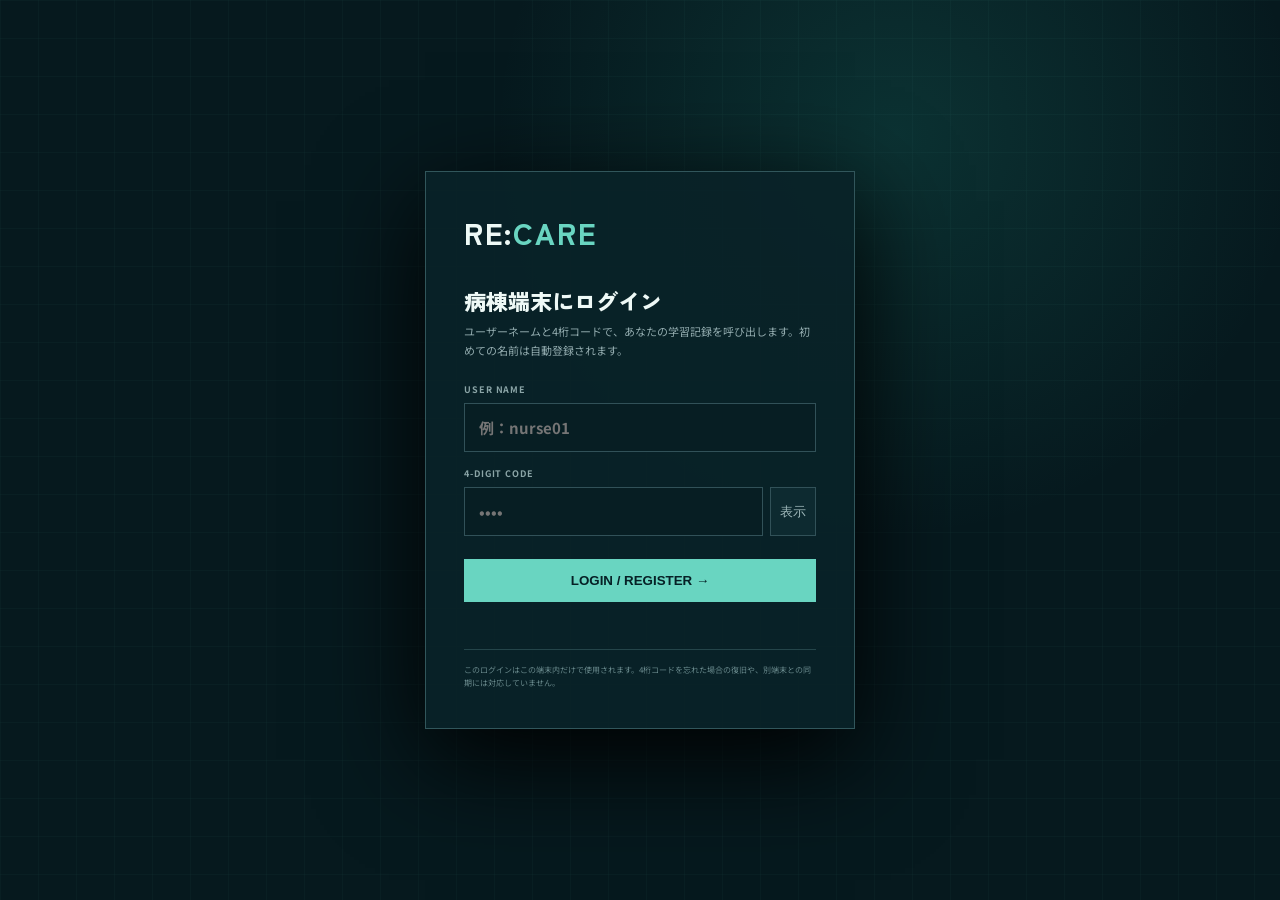
==== commit e8130f0a: "Add files via upload" ====
--- a/index.html
+++ b/index.html
@@ -4,18 +4,27 @@
   <meta charset="UTF-8">
   <meta name="viewport" content="width=device-width, initial-scale=1.0">
   <meta name="description" content="判断ミスが自分の症状として返ってくる、看護師国家試験対策ゲーム">
+  <meta name="theme-color" content="#071b20">
+  <link rel="manifest" href="manifest.webmanifest">
+  <link rel="icon" href="icon.svg" type="image/svg+xml">
   <title>RE:CARE — 逆流病棟</title>
   <link rel="preconnect" href="https://fonts.googleapis.com">
   <link rel="preconnect" href="https://fonts.gstatic.com" crossorigin>
   <link href="https://fonts.googleapis.com/css2?family=Noto+Sans+JP:wght@400;500;600;700;800&family=Zen+Kaku+Gothic+New:wght@500;700;900&display=swap" rel="stylesheet">
   <link rel="stylesheet" href="style.css">
   <link rel="stylesheet" href="title-fix.css">
+  <link rel="stylesheet" href="premium.css">
+  <link rel="stylesheet" href="avatar-upgrade.css">
+  <link rel="stylesheet" href="cinematic.css">
+  <link rel="stylesheet" href="anatomy.css">
+  <link rel="stylesheet" href="auth.css">
+  <link rel="stylesheet" href="polish.css">
 </head>
 <body>
   <div class="noise"></div>
   <section class="title-screen" id="titleScreen">
     <div class="title-grid"></div><div class="title-glow"></div>
-    <header class="title-top"><span>RE:CARE PROJECT</span><span>PATHOLOGY LINK SYSTEM · 122 CASES</span></header>
+    <header class="title-top"><span>RE:CARE PROJECT</span><span>PATHOLOGY LINK SYSTEM · 300 CASES</span></header>
     <div class="title-content">
       <div class="title-copy">
         <p class="title-kicker"><i></i> NURSING EXAM × SURVIVAL</p>
@@ -117,6 +126,17 @@
             <path class="body-part arm" d="M58 82 Q42 88 35 111 L18 174 Q16 184 25 187 Q34 189 38 179 L59 124Z"/><path class="body-part arm" d="M122 82 Q138 88 145 111 L162 174 Q164 184 155 187 Q146 189 142 179 L121 124Z"/>
             <path class="body-part leg" d="M60 165 Q74 174 88 177 L79 262 Q78 278 65 278 Q53 277 55 262Z"/><path class="body-part leg" d="M120 165 Q106 174 92 177 L101 262 Q102 278 115 278 Q127 277 125 262Z"/>
             <path class="lung" d="M83 91 Q61 96 62 125 Q64 148 84 145Z"/><path class="lung" d="M97 91 Q119 96 118 125 Q116 148 96 145Z"/><path class="heart" d="M90 132 C78 120 70 137 90 152 C110 137 102 120 90 132Z"/>
+            <g class="anatomy-organs">
+              <path class="organ brain" d="M72 31 Q72 17 86 16 Q96 12 106 20 Q113 27 107 39 Q101 45 91 43 Q81 47 74 40Z"/>
+              <path class="organ airway" d="M87 61 L93 61 L95 94 L85 94Z"/>
+              <path class="organ liver" d="M88 151 Q105 145 121 153 L118 169 Q102 173 89 165Z"/>
+              <path class="organ stomach" d="M79 150 Q91 149 92 160 Q94 172 82 178 Q72 173 76 162Z"/>
+              <path class="organ kidney kidney-left" d="M68 157 Q59 161 63 174 Q69 182 76 173 Q78 162 68 157Z"/>
+              <path class="organ kidney kidney-right" d="M112 157 Q121 161 117 174 Q111 182 104 173 Q102 162 112 157Z"/>
+              <path class="organ intestine" d="M72 180 Q90 174 108 180 L107 205 Q90 212 73 205Z"/>
+              <path class="organ bladder" d="M82 211 Q90 204 98 211 Q101 222 90 228 Q79 222 82 211Z"/>
+              <circle class="organ joint joint-ls" cx="49" cy="91" r="5"/><circle class="organ joint joint-rs" cx="131" cy="91" r="5"/><circle class="organ joint joint-lk" cx="68" cy="221" r="5"/><circle class="organ joint joint-rk" cx="112" cy="221" r="5"/>
+            </g>
             <circle class="pain-point foot" cx="67" cy="269" r="9"/><circle class="pain-point shoulder" cx="127" cy="88" r="9"/>
             <g class="sick-marks"><circle cx="74" cy="106" r="5"/><circle cx="111" cy="155" r="7"/><circle cx="70" cy="205" r="4"/></g><g class="pain-burst"><path d="M45 254 l-10 -8 m12 16 l-13 4 m20 2 l-5 12"/><path d="M137 70 l8 -10 m-2 18 l13 -2 m-17 12 l10 8"/></g>
           </svg>
@@ -150,7 +170,17 @@
   <script src="disease-pack.js"></script>
   <script src="expanded-disease-pack.js"></script>
   <script src="expanded-disease-pack-2.js"></script>
+  <script src="mega-disease-pack.js"></script>
+  <script src="question-quality.js"></script>
   <script src="app.js"></script>
   <script src="improvements.js"></script>
+  <script src="cloud-config.js"></script>
+  <script src="cloud-sync.js"></script>
+  <script src="auth.js"></script>
+  <script src="premium.js"></script>
+  <script src="avatar-upgrade.js"></script>
+  <script src="damage-model.js"></script>
+  <script src="anatomy.js"></script>
+  <script src="polish.js"></script>
 </body>
 </html>
--- a/title-fix.css
+++ b/title-fix.css
@@ -1,2 +1,7 @@
-.title-screen[hidden]{display:none}
-.title-screen:not([hidden])~.legal-note{display:none}
+.game-hidden,.title-screen[hidden]{display:none!important}.title-screen:not([hidden])~.legal-note{display:none}
+.title-screen{position:relative;min-height:100vh;overflow:hidden;background:#071b20!important;color:#edf9f5;padding:0 clamp(24px,5vw,72px);display:flex;flex-direction:column;font-family:"Noto Sans JP",sans-serif}.title-grid{position:absolute;inset:0;opacity:.14;background-image:linear-gradient(rgba(105,213,193,.22) 1px,transparent 1px),linear-gradient(90deg,rgba(105,213,193,.22) 1px,transparent 1px);background-size:42px 42px;mask-image:linear-gradient(90deg,#000,transparent 80%)}.title-glow{position:absolute;width:620px;height:620px;border-radius:50%;right:-80px;top:10%;background:radial-gradient(circle,rgba(65,218,190,.16),transparent 68%)}
+.title-top,.title-footer{position:relative;z-index:2;display:flex;justify-content:space-between;padding:25px 0;color:#78979b;font:700 9px monospace;letter-spacing:.18em}.title-top{border-bottom:1px solid #1c3a3f}.title-footer{margin-top:auto;border-top:1px solid #1c3a3f}.title-content{position:relative;z-index:2;flex:1;display:grid;grid-template-columns:1.05fr .95fr;align-items:center;max-width:1180px;width:100%;margin:auto}.title-kicker{font:700 10px monospace;letter-spacing:.2em;color:#69d5c1}.title-kicker i{display:inline-block;width:28px;height:1px;background:#69d5c1;vertical-align:middle;margin-right:9px}.title-copy h1{font:900 clamp(70px,10vw,138px)/.8 "Zen Kaku Gothic New","Noto Sans JP",sans-serif;letter-spacing:-.08em;margin:30px 0 0;color:#edf9f5}.title-copy h1 span{color:#69d5c1}.title-jp{font:700 clamp(18px,2vw,25px) "Zen Kaku Gothic New","Noto Sans JP",sans-serif;letter-spacing:.35em;margin:24px 0;color:#edf9f5}.title-lead{color:#9fb7b9;font-size:13px;line-height:2}.title-actions{display:flex;gap:10px;margin-top:36px}.start-btn{min-width:290px;padding:15px 20px;border:0;background:#69d5c1;color:#09272a;text-align:left;font:800 14px "Noto Sans JP",sans-serif;cursor:pointer;box-shadow:0 0 30px rgba(105,213,193,.18);transition:.2s}.start-btn:hover{transform:translateY(-2px);box-shadow:0 0 38px rgba(105,213,193,.38)}.start-btn small{display:block;font:700 8px monospace;letter-spacing:.2em;margin-bottom:4px}.start-btn b{float:right;font-size:20px}.how-btn{border:1px solid #355158;background:transparent;color:#bdd0d0;padding:0 24px;font-weight:700;cursor:pointer}.how-btn:hover{border-color:#69d5c1;color:#69d5c1}.last-result{display:flex;gap:15px;margin-top:22px;font:9px monospace;color:#5f7f83}.last-result b{color:#91abae}
+.title-visual{height:600px;position:relative;display:grid;place-items:center}.title-body{height:430px;width:auto;overflow:visible;filter:drop-shadow(0 0 28px rgba(105,213,193,.2));animation:titleFloat 5s ease-in-out infinite}.title-body>circle,.title-body>path{fill:rgba(105,213,193,.13)!important;stroke:#69d5c1!important;stroke-width:1}.title-body .title-heart{fill:#db4f59!important;stroke:#ff8188!important;animation:titleHeartbeat .9s infinite;transform-origin:90px 135px;filter:drop-shadow(0 0 8px #e33c4b)}.orbit{position:absolute;border:1px solid rgba(105,213,193,.19);border-radius:50%;animation:orbitSpin 18s linear infinite}.orbit-a{width:430px;height:430px}.orbit-b{width:520px;height:280px;transform:rotate(60deg);animation-direction:reverse}.title-diagnostic{position:absolute;border-left:2px solid #69d5c1;padding:8px 12px;background:rgba(9,37,40,.78);backdrop-filter:blur(4px);font:8px monospace;color:#739397}.title-diagnostic b{display:block;color:#d8f4ec;font-size:17px;margin-top:3px}.d1{left:8%;top:28%}.d2{right:1%;top:43%}.d3{left:15%;bottom:22%}
+.how-panel{position:absolute;z-index:5;left:50%;top:50%;transform:translate(-50%,-50%);width:min(480px,calc(100% - 32px));background:#f7faf8;color:#102a30;padding:38px;box-shadow:0 35px 100px #000}.how-panel[hidden]{display:none}.how-panel>button{position:absolute;right:15px;top:12px;border:0;background:none;font-size:25px}.how-panel h2{font:900 25px "Zen Kaku Gothic New","Noto Sans JP",sans-serif}.how-panel ol{padding:0;list-style:none}.how-panel li{display:grid;grid-template-columns:120px 1fr;gap:12px;padding:14px 0;border-bottom:1px solid #dce5e1;font-size:11px}.how-panel li span{color:#698086;line-height:1.6}.how-panel>p:last-child{font-size:11px;color:#d94b4b;font-weight:700}
+@keyframes titleFloat{50%{transform:translateY(-12px)}}@keyframes orbitSpin{to{transform:rotate(360deg)}}@keyframes titleHeartbeat{50%{transform:scale(1.13)}}
+@media(max-width:760px){.title-content{grid-template-columns:1fr;padding:36px 0}.title-copy h1{font-size:72px}.title-visual{height:310px;grid-row:1}.title-body{height:245px}.orbit-a{width:270px;height:270px}.orbit-b{width:310px;height:180px}.title-actions{flex-direction:column}.start-btn{min-width:0;width:100%}.how-btn{padding:15px}.title-top span:last-child,.d3{display:none}.title-lead br{display:none}}
--- a/premium.css
+++ b/premium.css
@@ -0,0 +1,2 @@
+.premium-setup{display:grid;grid-template-columns:repeat(3,1fr);gap:8px;margin-top:25px}.mode-card{border:1px solid #27474c;background:rgba(8,36,40,.7);color:#9eb7ba;padding:12px;text-align:left;cursor:pointer;transition:.2s}.mode-card:hover,.mode-card.active{border-color:#69d5c1;background:rgba(105,213,193,.1);color:#e8faf5}.mode-card b,.mode-card small{display:block}.mode-card b{font-size:12px}.mode-card small{font-size:8px;margin-top:4px;color:#668b8d}.mode-card.active small{color:#91c8be}.category-picker{display:flex;align-items:center;justify-content:space-between;margin-top:8px;border:1px solid #27474c;padding:9px 12px;color:#77979a;font:8px monospace;letter-spacing:.12em}.category-picker select{max-width:190px;border:0;background:#0c292d;color:#d8eeea;padding:6px 8px;font:10px "Noto Sans JP"}.premium-player{display:flex;align-items:center;gap:11px;margin-left:auto;margin-right:14px}.level-orb{width:36px;height:36px;display:grid;place-items:center;border-radius:50%;border:2px solid var(--mint);font:800 10px monospace;color:var(--teal);background:#fff}.xp-copy{font-size:8px;color:var(--muted);min-width:105px}.xp-copy b{display:block;font-size: Inherit;color:var(--ink);margin-bottom:4px}.xp-track{width:105px;height:3px;background:#dbe4e1}.xp-track i{display:block;height:100%;background:var(--teal);transition:width .5s}.bookmark-btn{border:1px solid var(--line);lsolid);background:#fff;color:var(--muted);padding:6px 10px;font-size:15px;cursor:pointer}.bookmark-btn.saved{background:#fff1ca;border-color:#e0b853;color:#b87c00}.mastery-tag{font-size:8px;padding:5px 8px;border:1px solid #b9d9d2;color:var(--teal);letter-spacing:.08em}.premium-toast{position:fixed;z-index:50;right:24px;bottom:24px;max-width:320px;padding:15px 18px;background:#102a30;color:#fff;box-shadow:0 15px 45px rgba(0,0,0,.25);border-left:3px solid var(--mint);animation:toastIn .3s ease}.premium-toast b,.premium-toast span{display:block}.premium-toast b{font-size:11px;color:var(--mint)}.premium-toast span{font-size:10px;margin-top:4px;color:#bdd0d0}.analytics{margin:18px 0;text-align:left}.analytics h3{font-size:11px;letter-spacing:.08em}.analytic-row{display:grid;grid-template-columns:105px 1fr 30px;gap:8px;align-items:center;margin:8px 0;font-size:9px}.analytic-bar{height:6px;background:#e3ebe8}.analytic-bar i{display:block;height:100%;background:linear-gradient(90deg,var(--teal),var(--mint))}.title-metrics{display:flex;gap:8px;margin-top:16px}.title-metric{min-width:95px;border-left:1px solid #315056;padding:5px 10px}.title-metric span,.title-metric b{display:block}.title-metric span{font:7px monospace;color:#64878a;letter-spacing:.1em}.title-metric b{font:700 14px monospace;color:#c9e6e0;margin-top:4px}.install-btn{position:absolute;z-index:4;right:72px;bottom:22px;border:1px solid #315056;background:transparent;color:#8eadaf;padding:8px 12px;font:8px monospace;cursor:pointer}.install-btn:hover{border-color:#69d5c1;color:#69d5c1}.daily-badge{color:#e2b75c!important;border-color:#705f36!important}.question-panel.mastered:before{content:"MASTERED";position:absolute;right:0;top:74px;padding:4px 9px;background:#0c817d;color:#fff;font:7px monospace;letter-spacing:.12em;z-index:2}@keyframes toastIn{from{opacity:0;transform:translateY(12px)}}
+@media(max-width:900px){.premium-player{display:none}.premium-setup{grid-template-columns:1fr}.mode-card{padding:9px}.category-picker{align-items:flex-start;gap:8px;flex-direction:column}.category-picker select{max-width:none;width:100%}.install-btn{right:24px}.title-metrics{flex-wrap:wrap}}
--- a/avatar-upgrade.css
+++ b/avatar-upgrade.css
@@ -0,0 +1,10 @@
+.avatar-stage{min-height:330px;height:auto;padding:44px 8px 34px;background:radial-gradient(circle at 50% 42%,#fff 0,#eaf2ef 65%,#dfe9e5 100%)}
+.avatar-stage .avatar{height:270px}.clinical-overlay{position:absolute;inset:0;z-index:3;pointer-events:none}.organ-marker{position:absolute;display:none;align-items:center;gap:5px;padding:5px 7px;border:1px solid currentColor;background:rgba(255,255,255,.94);color:#bc3444;font:700 8px/1.25 "Noto Sans JP";box-shadow:0 5px 16px rgba(21,45,48,.13);animation:markerPulse 1.15s infinite}.organ-marker:before{content:"";width:7px;height:7px;border-radius:50%;background:currentColor;box-shadow:0 0 0 4px rgba(211,53,69,.13)}.zone-head{left:4px;top:55px}.zone-chest{right:4px;top:110px}.zone-abdomen{right:3px;top:184px}.zone-limb{left:3px;bottom:43px}.avatar-stage.zone-head .zone-head,.avatar-stage.zone-chest .zone-chest,.avatar-stage.zone-abdomen .zone-abdomen,.avatar-stage.zone-limb .zone-limb{display:flex}.avatar-stage.skin-jaundice .body-part{fill:#e8c86f}.avatar-stage.skin-rash .body-part{fill:#e9a3a0;stroke:#c54d59}.avatar-stage.skin-pale .body-part{fill:#dce5e5}.avatar-stage.zone-abdomen .torso{filter:drop-shadow(0 0 9px rgba(218,137,47,.65))}.avatar-stage.zone-head .head{filter:drop-shadow(0 0 9px rgba(139,92,178,.7))}.avatar-stage.zone-limb .arm,.avatar-stage.zone-limb .leg{filter:drop-shadow(0 0 7px rgba(214,58,76,.55))}.clinical-card{margin:10px 0 13px;border:1px solid #d9e3df;background:#fff}.clinical-card-head{display:flex;align-items:center;justify-content:space-between;padding:9px 10px;background:#102e33;color:#fff}.clinical-card-head b{font-size:10px}.severity-pill{padding:3px 6px;background:#d74752;font:800 7px monospace;letter-spacing:.09em}.clinical-list{display:grid;gap:0;margin:0;padding:0;list-style:none}.clinical-list li{display:grid;grid-template-columns:23px 1fr;gap:7px;padding:8px 10px;border-top:1px solid #e5ece9;font-size:9px;line-height:1.45}.clinical-list i{display:grid;place-items:center;width:20px;height:20px;border-radius:50%;background:#fff0ef;color:#c63d49;font:normal 800 10px monospace}.clinical-list b,.clinical-list span{display:block}.clinical-list span{color:#62777a;margin-top:2px}.clinical-note{padding:8px 10px;background:#f1f7f5;color:#567073;font-size:8px;line-height:1.55}.mobile-symptom-dock{display:none}.avatar-stage.symptomatic .mouth{d:path("M80 51 Q90 58 100 51")}.avatar-stage.symptomatic .sweat{opacity:1}.avatar-stage.skin-rash .sick-marks{opacity:.9;fill:#b92f45}.avatar-stage.zone-head .eye{transform:translateY(2px)}
+@keyframes markerPulse{50%{transform:scale(1.04);box-shadow:0 5px 20px rgba(211,53,69,.27)}}
+@media(max-width:760px){.self-panel{padding:18px 16px}.self-heading{position:sticky;top:0;z-index:5;background:#f7faf8;padding:8px 0}.avatar-stage{min-height:380px;margin-top:8px}.avatar-stage .avatar{height:330px}.avatar-callout{top:12px;right:10px;max-width:145px;background:rgba(255,255,255,.9);padding:6px;text-align:left}.avatar-callout span{max-width:135px;font-size:10px;line-height:1.45}.organ-marker{font-size:9px;padding:6px 8px}.zone-head{top:72px}.zone-chest{top:155px}.zone-abdomen{top:235px}.clinical-list li{font-size:11px;padding:10px 12px}.clinical-note{font-size:10px}.mobile-symptom-dock{position:fixed;display:none;z-index:19;left:10px;right:10px;bottom:10px;border:0;border-left:4px solid #ee5360;background:#102e33;color:#fff;padding:11px 42px 11px 12px;text-align:left;box-shadow:0 12px 35px rgba(0,0,0,.32);font:700 11px/1.4 "Noto Sans JP"}.mobile-symptom-dock.show{display:block;animation:dockIn .28s ease}.mobile-symptom-dock small{display:block;margin-top:2px;color:#b9d1d0;font-size:9px;font-weight:500}.mobile-symptom-dock:after{content:"身体図を見る ↑";position:absolute;right:9px;top:50%;transform:translateY(-50%);color:#68ddc5;font-size:8px;writing-mode:vertical-rl}@keyframes dockIn{from{opacity:0;transform:translateY(20px)}}}
+.avatar-stage{min-height:410px;padding:20px 5px 32px;background:radial-gradient(ellipse at 50% 42%,rgba(33,91,92,.18),transparent 48%),linear-gradient(180deg,#071d22,#0d3034 72%,#07191d);border-color:#28545a;box-shadow:inset 0 0 45px rgba(0,0,0,.45)}
+.avatar-stage .avatar{display:none}.cgi-patient{position:relative;z-index:1;height:375px;max-width:92%;object-fit:contain;filter:drop-shadow(0 18px 15px rgba(0,0,0,.48));transition:filter .35s,transform .35s,opacity .35s}.avatar-stage.symptomatic .cgi-patient{filter:saturate(.72) contrast(1.09) drop-shadow(0 0 12px rgba(225,58,72,.42));animation:patientBreath 1.7s ease-in-out infinite}.avatar-stage.zone-head .cgi-patient{filter:hue-rotate(-8deg) saturate(.58) contrast(1.12) drop-shadow(0 0 13px rgba(130,87,190,.65))}.avatar-stage.zone-chest .cgi-patient{filter:saturate(.62) contrast(1.13) drop-shadow(0 0 15px rgba(225,48,64,.68))}.avatar-stage.skin-jaundice .cgi-patient{filter:sepia(.3) saturate(.78) hue-rotate(350deg) drop-shadow(0 0 14px rgba(227,178,62,.55))}.avatar-stage.skin-rash .cgi-patient{filter:saturate(.9) sepia(.12) drop-shadow(0 0 15px rgba(221,52,71,.7))}.avatar-stage.severe .cgi-patient{animation:patientCritical .42s infinite}.avatar-stage.dead-avatar .cgi-patient{filter:grayscale(1) brightness(.46);opacity:.65;transform:translateY(13px) rotate(2deg)}
+.clinical-overlay{z-index:4}.organ-marker{background:rgba(7,27,31,.92);color:#ff6875;border-color:rgba(255,104,117,.7);box-shadow:0 0 18px rgba(255,55,75,.35)}.avatar-callout{z-index:5;padding:8px;background:rgba(5,23,27,.85);border-left:2px solid #65ddc4;text-align:left}.avatar-callout b{color:#7af1d6;font-size:11px}.avatar-callout span{color:#d1dfdf;line-height:1.45}.scan-line{z-index:3}
+.damage-impact{position:fixed;z-index:80;inset:0;display:grid;place-items:center;pointer-events:none;background:radial-gradient(circle,transparent 25%,rgba(90,0,10,.67));animation:impactFade 1.25s forwards}.damage-impact-core{min-width:min(430px,88vw);padding:23px 27px;background:rgba(5,17,21,.94);border:1px solid #ff5363;border-left:7px solid #ff354b;color:#fff;box-shadow:0 0 75px rgba(238,40,61,.58);animation:impactHit .36s cubic-bezier(.2,.9,.25,1)}.damage-impact header{display:flex;justify-content:space-between;align-items:center;color:#ff6674;font:800 9px monospace;letter-spacing:.18em}.damage-impact strong{display:block;margin:8px 0 4px;font:900 clamp(28px,7vw,48px)/1 "Zen Kaku Gothic New"}.damage-impact strong em{font-style:normal;color:#ff5363}.damage-impact p{margin:9px 0 0;color:#b9cccc;font-size:11px}.vital-delta{display:flex;gap:8px;margin-top:15px}.vital-delta span{flex:1;padding:7px;background:#102b30;color:#cbdcdb;font:700 9px monospace}.vital-delta b{color:#ff6674;margin-left:4px}.status-strip.vital-alarm{animation:vitalAlarm .45s 3}
+@keyframes patientBreath{50%{transform:translateY(3px) scale(.995)}}@keyframes patientCritical{25%{transform:translateX(-2px)}75%{transform:translateX(2px)}}@keyframes impactHit{from{opacity:0;transform:scale(1.16)}to{opacity:1;transform:scale(1)}}@keyframes impactFade{70%{opacity:1}to{opacity:0}}@keyframes vitalAlarm{50%{background:#571922}}
+@media(max-width:760px){.avatar-stage{min-height:530px}.cgi-patient{height:490px;max-width:100%}.damage-impact-core{padding:18px}.damage-impact strong{font-size:31px}.vital-delta{flex-wrap:wrap}.vital-delta span{min-width:42%}.organ-marker{font-size:10px}.zone-head{top:92px}.zone-chest{top:205px}.zone-abdomen{top:310px}.zone-limb{bottom:67px}}
--- a/cinematic.css
+++ b/cinematic.css
@@ -0,0 +1,6 @@
+.avatar-stage{min-height:410px;padding:20px 5px 32px;background:radial-gradient(ellipse at 50% 42%,rgba(33,91,92,.18),transparent 48%),linear-gradient(180deg,#071d22,#0d3034 72%,#07191d);border-color:#28545a;box-shadow:inset 0 0 45px rgba(0,0,0,.45)}
+.avatar-stage .avatar{display:none}.cgi-patient{position:relative;z-index:1;height:375px;max-width:92%;object-fit:contain;filter:drop-shadow(0 18px 15px rgba(0,0,0,.48));transition:filter .35s,transform .35s,opacity .35s}.avatar-stage.symptomatic .cgi-patient{filter:saturate(.72) contrast(1.09) drop-shadow(0 0 12px rgba(225,58,72,.42));animation:patientBreath 1.7s ease-in-out infinite}.avatar-stage.zone-head .cgi-patient{filter:hue-rotate(-8deg) saturate(.58) contrast(1.12) drop-shadow(0 0 13px rgba(130,87,190,.65))}.avatar-stage.zone-chest .cgi-patient{filter:saturate(.62) contrast(1.13) drop-shadow(0 0 15px rgba(225,48,64,.68))}.avatar-stage.skin-jaundice .cgi-patient{filter:sepia(.3) saturate(.78) hue-rotate(350deg) drop-shadow(0 0 14px rgba(227,178,62,.55))}.avatar-stage.skin-rash .cgi-patient{filter:saturate(.9) sepia(.12) drop-shadow(0 0 15px rgba(221,52,71,.7))}.avatar-stage.severe .cgi-patient{animation:patientCritical .42s infinite}.avatar-stage.dead-avatar .cgi-patient{filter:grayscale(1) brightness(.46);opacity:.65;transform:translateY(13px) rotate(2deg)}
+.clinical-overlay{z-index:4}.organ-marker{background:rgba(7,27,31,.92);color:#ff6875;border-color:rgba(255,104,117,.7);box-shadow:0 0 18px rgba(255,55,75,.35)}.avatar-callout{z-index:5;padding:8px;background:rgba(5,23,27,.85);border-left:2px solid #65ddc4;text-align:left}.avatar-callout b{color:#7af1d6;font-size:11px}.avatar-callout span{color:#d1dfdf;line-height:1.45}.scan-line{z-index:3}
+.damage-impact{position:fixed;z-index:80;inset:0;display:grid;place-items:center;pointer-events:none;background:radial-gradient(circle,transparent 25%,rgba(90,0,10,.67));animation:impactFade 1.25s forwards}.damage-impact-core{min-width:min(430px,88vw);padding:23px 27px;background:rgba(5,17,21,.94);border:1px solid #ff5363;border-left:7px solid #ff354b;color:#fff;box-shadow:0 0 75px rgba(238,40,61,.58);animation:impactHit .36s cubic-bezier(.2,.9,.25,1)}.damage-impact header{display:flex;justify-content:space-between;align-items:center;color:#ff6674;font:800 9px monospace;letter-spacing:.18em}.damage-impact strong{display:block;margin:8px 0 4px;font:900 clamp(28px,7vw,48px)/1 "Zen Kaku Gothic New"}.damage-impact strong em{font-style:normal;color:#ff5363}.damage-impact p{margin:9px 0 0;color:#b9cccc;font-size:11px}.vital-delta{display:flex;gap:8px;margin-top:15px}.vital-delta span{flex:1;padding:7px;background:#102b30;color:#cbdcdb;font:700 9px monospace}.vital-delta b{color:#ff6674;margin-left:4px}.status-strip.vital-alarm{animation:vitalAlarm .45s 3}
+@keyframes patientBreath{50%{transform:translateY(3px) scale(.995)}}@keyframes patientCritical{25%{transform:translateX(-2px)}75%{transform:translateX(2px)}}@keyframes impactHit{from{opacity:0;transform:scale(1.16)}to{opacity:1;transform:scale(1)}}@keyframes impactFade{70%{opacity:1}to{opacity:0}}@keyframes vitalAlarm{50%{background:#571922}}
+@media(max-width:760px){.avatar-stage{min-height:530px}.cgi-patient{height:490px;max-width:100%}.damage-impact-core{padding:18px}.damage-impact strong{font-size:31px}.vital-delta{flex-wrap:wrap}.vital-delta span{min-width:42%}.organ-marker{font-size:10px}.zone-head{top:92px}.zone-chest{top:205px}.zone-abdomen{top:310px}.zone-limb{bottom:67px}}
--- a/anatomy.css
+++ b/anatomy.css
@@ -0,0 +1,5 @@
+.cgi-patient{display:none!important}.avatar-stage .avatar{display:block!important;height:375px;position:relative;z-index:2;filter:drop-shadow(0 15px 18px rgba(0,0,0,.38))}.avatar-stage .body-part{fill:rgba(111,177,171,.22);stroke:#74c7ba;stroke-width:1.3}.anatomy-organs .organ{fill:rgba(112,175,166,.25);stroke:#8ed8cc;stroke-width:1;transition:.25s}.anatomy-organs .brain{fill:rgba(143,111,181,.42)}.anatomy-organs .airway{fill:rgba(113,191,211,.42)}.avatar-stage .lung{fill:rgba(105,175,192,.32);stroke:#87cad4}.avatar-stage .heart{fill:#a94a58;stroke:#ef7582}.anatomy-organs .liver{fill:rgba(143,89,62,.5)}.anatomy-organs .stomach{fill:rgba(204,140,96,.42)}.anatomy-organs .kidney{fill:rgba(155,91,75,.48)}.anatomy-organs .intestine{fill:rgba(190,140,106,.34)}.anatomy-organs .bladder{fill:rgba(103,153,190,.45)}.anatomy-organs .joint{fill:rgba(126,191,180,.4)}
+.avatar-stage[class*="affected-"] .organ,.avatar-stage[class*="affected-"] .lung,.avatar-stage[class*="affected-"] .heart{opacity:.2}.avatar-stage.affected-brain .brain,.avatar-stage.affected-airway .airway,.avatar-stage.affected-lungs .lung,.avatar-stage.affected-heart .heart,.avatar-stage.affected-liver .liver,.avatar-stage.affected-stomach .stomach,.avatar-stage.affected-kidneys .kidney,.avatar-stage.affected-intestine .intestine,.avatar-stage.affected-bladder .bladder,.avatar-stage.affected-joints .joint{opacity:1;fill:#ed3049;stroke:#fff;stroke-width:2.2;filter:drop-shadow(0 0 8px #ff2e) drop-shadow(0 0 15px #ef);animation:organEmergency .62s infinite}.avatar-stage.affected-systemic .body-part{fill:rgba(226,45,66,.45);stroke:#ff6a78;animation:organEmergency .7s infinite}.avatar-stage.affected-blood .heart,.avatar-stage.affected-blood .liver{opacity:1;fill:#e52740;stroke:#fff;filter:drop-shadow(0 0 10px #e52740);animation:organEmergency .62s infinite}
+.anatomy-status{position:absolute;z-index:6;left:8px;right:8px;bottom:7px;display:flex;gap:5px;flex-wrap:wrap}.anatomy-status span{padding:5px 7px;border:1px solid #31555a;background:rgba(4,22,26,.9);color:#7fa1a4;font:700 7px monospace;letter-spacing:.08em}.anatomy-status span.active{border-color:#ff5363;background:#5f1420;color:#fff;box-shadow:0 0 13px rgba(255,50,70,.48)}.anatomy-caption{position:absolute;z-index:6;left:9px;top:9px;padding:6px 8px;background:rgba(4,22,26,.9);color:#8dd8ca;font:800 8px monospace;letter-spacing:.12em}.avatar-stage[class*="affected-"] .anatomy-caption{color:#ff6875}
+@keyframes organEmergency{50%{opacity:.38;filter:drop-shadow(0 0 2px #ff203d)}}
+@media(max-width:760px){.avatar-stage .avatar{height:480px}.avatar-stage{min-height:535px}.anatomy-status span{font-size:8px;padding:6px 8px}}
--- a/auth.css
+++ b/auth.css
@@ -0,0 +1 @@
+.auth-gate{position:fixed;z-index:200;inset:0;display:grid;place-items:center;padding:20px;background:radial-gradient(circle at 70% 15%,rgba(37,164,145,.18),transparent 34%),#06191e;color:#eef9f6}.auth-gate[hidden]{display:none}.auth-grid{position:absolute;inset:0;opacity:.12;background-image:linear-gradient(rgba(105,213,193,.28) 1px,transparent 1px),linear-gradient(90deg,rgba(105,213,193,.28) 1px,transparent 1px);background-size:38px 38px}.auth-card{position:relative;width:min(430px,100%);padding:38px;background:rgba(9,35,40,.94);border:1px solid #31565b;box-shadow:0 30px 100px #000}.auth-brand{font:900 30px "Zen Kaku Gothic New";letter-spacing:.06em}.auth-brand span{color:#69d5c1}.auth-card h1{margin:30px 0 6px;font:800 22px "Zen Kaku Gothic New"}.auth-lead{margin:0 0 24px;color:#91aaad;font-size:11px;line-height:1.7}.auth-card label{display:block;margin:15px 0 0;color:#8ba5a7;font-size:9px;font-weight:700;letter-spacing:.1em}.auth-card input{display:block;width:100%;margin-top:7px;padding:13px 14px;border:1px solid #315158;outline:0;background:#071e23;color:#fff;font:700 15px "Noto Sans JP"}.auth-card input:focus{border-color:#69d5c1;box-shadow:0 0 0 3px rgba(105,213,193,.1)}.pin-wrap{display:grid;grid-template-columns:1fr auto;gap:7px}.pin-wrap button{margin-top:7px;width:46px;border:1px solid #315158;background:#0d2a30;color:#9db6b8;cursor:pointer}.auth-submit{width:100%;margin-top:23px;padding:14px;border:0;background:#69d5c1;color:#062126;font-weight:900;cursor:pointer}.auth-submit:disabled{opacity:.5}.auth-message{min-height:17px;margin:10px 0 0;color:#ff7784;font-size:10px}.auth-note{margin:20px 0 0;padding-top:14px;border-top:1px solid #24454a;color:#68888b;font-size:8px;line-height:1.6}.account-chip{display:flex;align-items:center;gap:7px;margin-right:9px;padding:6px 9px;border:1px solid var(--line);background:#fff;color:var(--ink);font-size:9px}.account-chip i{display:grid;place-items:center;width:22px;height:22px;border-radius:50%;background:var(--teal);color:#fff;font-style:normal;font-weight:900}.account-chip button{border:0;background:none;color:var(--muted);font-size:8px;cursor:pointer}.welcome-user{margin-top:13px;color:#91b1b1;font:700 9px monospace}.welcome-user b{color:#69d5c1}@media(max-width:760px){.auth-card{padding:28px 22px}.account-chip{margin-left:auto}.account-chip span{display:none}.premium-player{display:none}}
--- a/polish.css
+++ b/polish.css
@@ -0,0 +1,3 @@
+:root{--ease:cubic-bezier(.2,.8,.2,1)}html{scroll-behavior:smooth}.bookmark-btn{border:1px solid var(--line);background:#fff}.topbar{backdrop-filter:blur(16px);position:relative;z-index:8}.choice{position:relative;overflow:hidden;transition:transform .2s var(--ease),border-color .2s,box-shadow .2s}.choice:after{content:"";position:absolute;inset:0;background:linear-gradient(90deg,transparent,rgba(105,213,193,.12),transparent);transform:translateX(-110%)}.choice:hover:after{transform:translateX(110%);transition:transform .55s}.choice:focus-visible,.primary-btn:focus-visible,.mode-card:focus-visible,.auth-card input:focus-visible{outline:3px solid rgba(105,213,193,.48);outline-offset:2px}.choice.correct{box-shadow:inset 5px 0 var(--teal),0 8px 25px rgba(12,129,125,.1)}.choice.wrong{box-shadow:inset 5px 0 var(--danger),0 8px 25px rgba(217,75,75,.1)}.sync-state{display:inline-flex;align-items:center;gap:5px;margin-left:5px;padding:3px 6px;border-radius:10px;background:#e8f4f0;color:#16766f;font:700 7px monospace;white-space:nowrap}.sync-state:before{content:"";width:5px;height:5px;border-radius:50%;background:#29b99f}.sync-state.syncing:before{animation:syncPulse .7s infinite}.sync-state.error{background:#fff0ef;color:#bd3644}.sync-state.error:before,.sync-state.offline:before{background:#d94b4b}.sync-state.offline{background:#f4f1e8;color:#8b7440}.network-toast{position:fixed;z-index:190;left:50%;top:14px;transform:translateX(-50%);padding:9px 14px;background:#102c31;color:#fff;border:1px solid #31535a;box-shadow:0 12px 35px rgba(0,0,0,.24);font-size:10px;animation:networkIn .3s var(--ease)}.mobile-anatomy-jump{display:none}.question-panel{isolation:isolate}.feedback.show{box-shadow:0 14px 35px rgba(25,54,58,.08)}.clinical-card{box-shadow:0 10px 28px rgba(17,47,51,.07)}.anatomy-status span.active{animation:activeChip 1.1s infinite}.status-strip{transition:background .3s}.premium-toast{border-radius:2px;backdrop-filter:blur(10px)}
+@keyframes syncPulse{50%{opacity:.25;transform:scale(.7)}}@keyframes networkIn{from{opacity:0;transform:translate(-50%,-10px)}}@keyframes activeChip{50%{border-color:#ff8993}}@media(prefers-reduced-motion:reduce){*,*:before,*:after{animation-duration:.01ms!important;animation-iteration-count:1!important;scroll-behavior:auto!important;transition-duration:.01ms!important}}
+@media(max-width:760px){body{padding-bottom:68px}.topbar{position:sticky;top:0}.brand small{display:none}.account-chip{padding:5px}.account-chip button{font-size:0}.account-chip button:after{content:"退出";font-size:8px}.sync-state{position:fixed;top:69px;right:8px;z-index:15;box-shadow:0 5px 15px rgba(0,0,0,.12)}.mobile-anatomy-jump{position:fixed;z-index:18;display:flex;align-items:center;gap:8px;right:12px;bottom:12px;border:1px solid #417176;background:rgba(7,31,36,.94);color:#fff;padding:10px 12px;box-shadow:0 12px 32px rgba(0,0,0,.3);font:800 9px "Noto Sans JP";backdrop-filter:blur(10px)}.mobile-anatomy-jump b{display:grid;place-items:center;width:20px;height:20px;border-radius:50%;background:#e43d50;color:#fff}.mobile-anatomy-jump.has-symptom{border-color:#ff5363;animation:activeChip 1s infinite}.mobile-symptom-dock.show~.mobile-anatomy-jump{bottom:78px}.question-body h1{font-size:21px}.choice{padding:16px 14px}.choice-index{flex:0 0 30px}.feedback{padding:17px}.action-row{position:sticky;bottom:0;z-index:7;background:rgba(255,255,255,.94);backdrop-filter:blur(12px)}}
